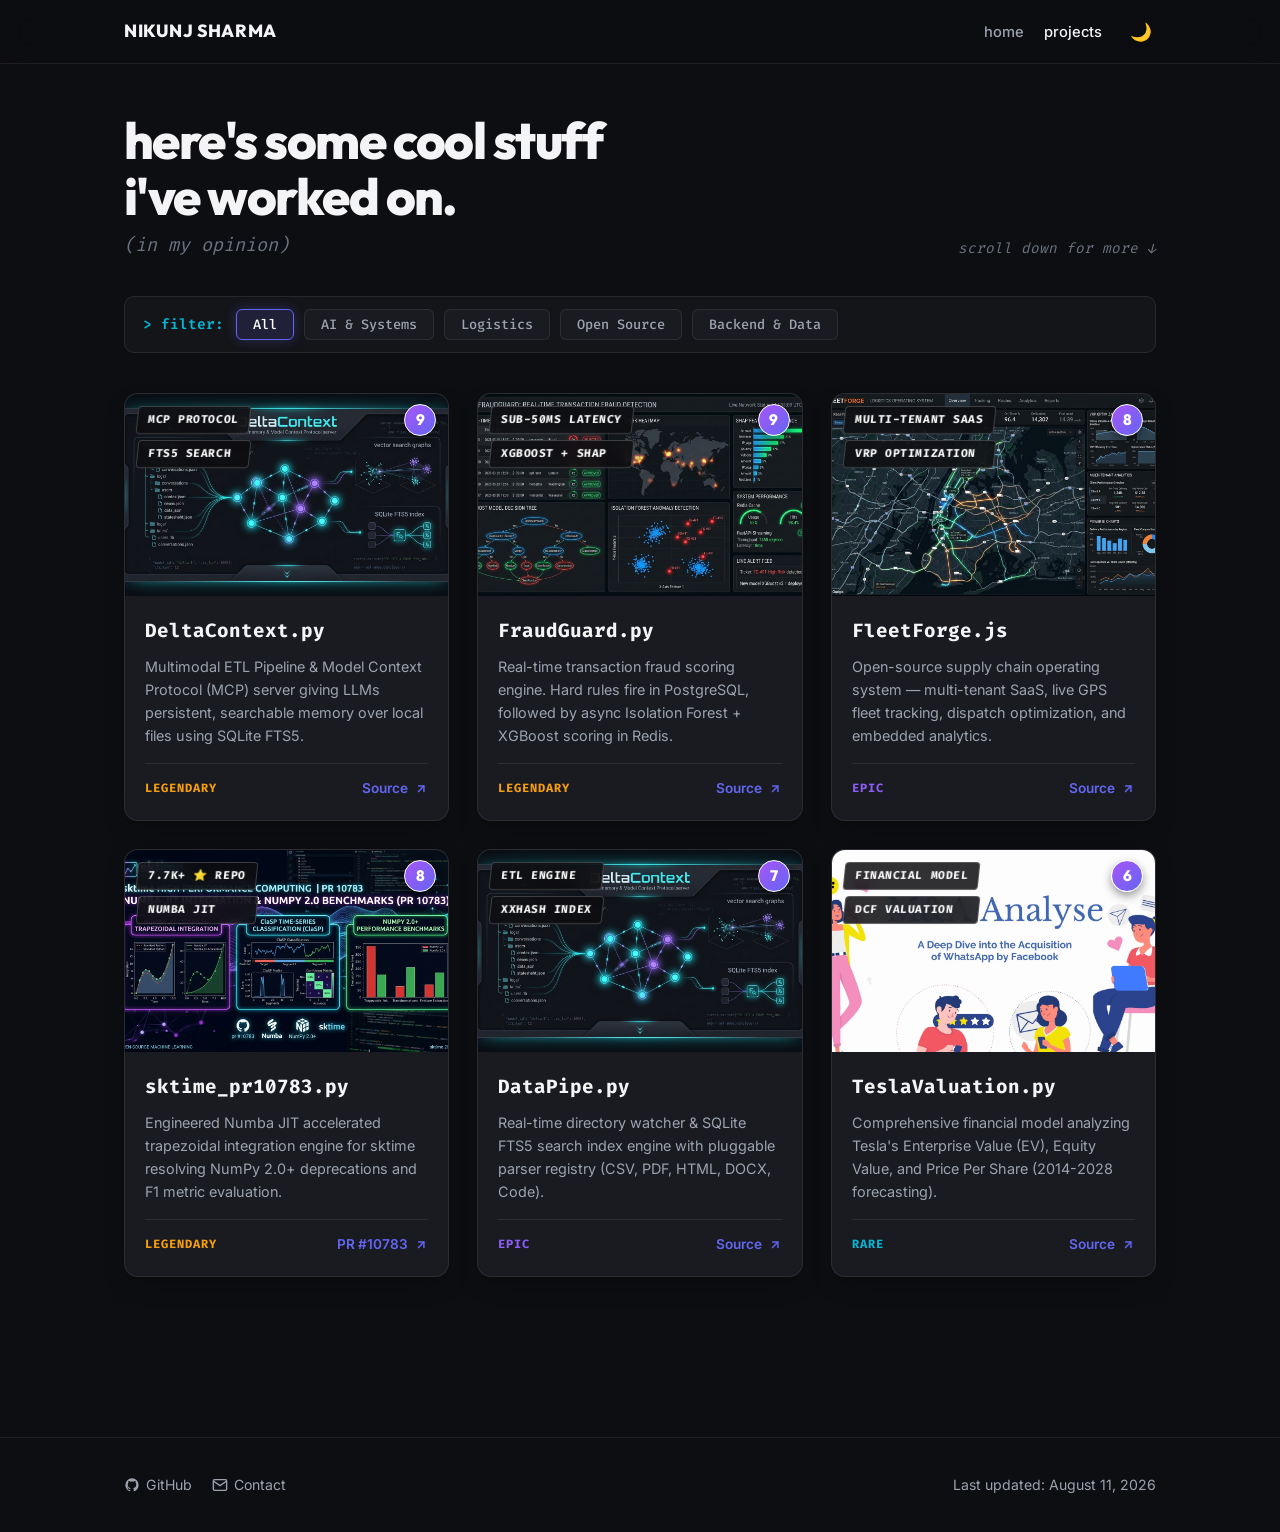
==== projects.html @ 21067265 "feat: custom product page layout with interactive filter bar, floating overlay badges, and gaming/tr" ====
<!DOCTYPE html>
<html lang="en" data-theme="dark">
<head>
  <meta charset="utf-8">
  <meta name="viewport" content="width=device-width, initial-scale=1">
  <title>Projects — Nikunj Sharma</title>
  <meta name="description" content="Featured software projects by Nikunj Sharma.">

  <!-- Favicon -->
  <link rel="icon" type="image/png" href="images/favicon.png">

  <!-- Google Fonts -->
  <link rel="preconnect" href="https://fonts.googleapis.com">
  <link rel="preconnect" href="https://fonts.gstatic.com" crossorigin>
  <link href="https://fonts.googleapis.com/css2?family=Fira+Code:wght@400;500;600;700&family=Inter:wght@300;400;500;600;700&family=Outfit:wght@600;700;800&display=swap" rel="stylesheet">

  <!-- Stylesheet -->
  <link rel="stylesheet" href="css/modern.css">
</head>
<body>

  <!-- Top Navigation Bar -->
  <header class="navbar">
    <div class="container nav-container">
      <a href="index.html" class="nav-brand">NIKUNJ SHARMA</a>

      <div class="nav-right">
        <nav>
          <ul class="nav-links">
            <li><a href="index.html" class="nav-link">home</a></li>
            <li><a href="projects.html" class="nav-link active">projects</a></li>
          </ul>
        </nav>
        <button class="theme-toggle-btn" title="Toggle theme" aria-label="Toggle theme">🌙</button>
      </div>
    </div>
  </header>

  <main class="product-page-hero">
    <div class="container">

      <!-- Header Title Row (Matching Inspiration Screenshot 2) -->
      <div class="product-header-row">
        <div>
          <h1 class="product-main-title">here's some cool stuff<br>i've worked on.</h1>
          <div class="product-sub-opinion">(in my opinion)</div>
        </div>
        <div class="scroll-hint">scroll down for more &darr;</div>
      </div>

      <!-- Interactive Filter Bar (Matching Inspiration Screenshot 1) -->
      <div class="product-filter-bar">
        <span class="filter-prompt-label">&gt; filter:</span>
        <div class="filter-chips-wrapper">
          <button class="filter-chip active" data-filter="all">All</button>
          <button class="filter-chip" data-filter="systems">AI & Systems</button>
          <button class="filter-chip" data-filter="logistics">Logistics</button>
          <button class="filter-chip" data-filter="open-source">Open Source</button>
          <button class="filter-chip" data-filter="backend">Backend & Data</button>
        </div>
      </div>

      <!-- Product Gaming & Trading Card Grid (Matching Inspiration Screenshot 1) -->
      <div class="product-cards-grid">

        <!-- Project 1: DeltaContext -->
        <article class="product-card" data-category="systems">
          <div class="rarity-level-badge">9</div>
          <div class="product-img-box">
            <div class="floating-badge-overlay">
              <span class="overlay-pill">MCP PROTOCOL</span>
              <span class="overlay-pill">FTS5 SEARCH</span>
            </div>
            <img src="images/portfolio/deltacontext.jpg" alt="DeltaContext" loading="lazy">
          </div>
          <div class="product-card-body">
            <h2 class="product-card-title">DeltaContext.py</h2>
            <p class="product-card-desc">
              Multimodal ETL Pipeline & Model Context Protocol (MCP) server giving LLMs persistent, searchable memory over local files using SQLite FTS5.
            </p>
            <div class="product-footer-row">
              <span class="rarity-tag legendary">LEGENDARY</span>
              <a href="https://github.com/NikunjSharma-dev/DeltaContext" target="_blank" class="card-action-btn">
                <span>Source</span>
                <svg width="14" height="14" viewBox="0 0 24 24" fill="none" stroke="currentColor" stroke-width="2.5"><line x1="7" y1="17" x2="17" y2="7"></line><polyline points="7 7 17 7 17 17"></polyline></svg>
              </a>
            </div>
          </div>
        </article>

        <!-- Project 2: FraudGuard -->
        <article class="product-card" data-category="systems">
          <div class="rarity-level-badge">9</div>
          <div class="product-img-box">
            <div class="floating-badge-overlay">
              <span class="overlay-pill">SUB-50MS LATENCY</span>
              <span class="overlay-pill">XGBOOST + SHAP</span>
            </div>
            <img src="images/portfolio/fraudguard.jpg" alt="FraudGuard" loading="lazy">
          </div>
          <div class="product-card-body">
            <h2 class="product-card-title">FraudGuard.py</h2>
            <p class="product-card-desc">
              Real-time transaction fraud scoring engine. Hard rules fire in PostgreSQL, followed by async Isolation Forest + XGBoost scoring in Redis.
            </p>
            <div class="product-footer-row">
              <span class="rarity-tag legendary">LEGENDARY</span>
              <a href="https://github.com/NikunjSharma-dev/FraudGuard" target="_blank" class="card-action-btn">
                <span>Source</span>
                <svg width="14" height="14" viewBox="0 0 24 24" fill="none" stroke="currentColor" stroke-width="2.5"><line x1="7" y1="17" x2="17" y2="7"></line><polyline points="7 7 17 7 17 17"></polyline></svg>
              </a>
            </div>
          </div>
        </article>

        <!-- Project 3: FleetForge & Cargonaut -->
        <article class="product-card" data-category="logistics">
          <div class="rarity-level-badge">8</div>
          <div class="product-img-box">
            <div class="floating-badge-overlay">
              <span class="overlay-pill">MULTI-TENANT SAAS</span>
              <span class="overlay-pill">VRP OPTIMIZATION</span>
            </div>
            <img src="images/portfolio/fleetforge.jpg" alt="FleetForge" loading="lazy">
          </div>
          <div class="product-card-body">
            <h2 class="product-card-title">FleetForge.js</h2>
            <p class="product-card-desc">
              Open-source supply chain operating system — multi-tenant SaaS, live GPS fleet tracking, dispatch optimization, and embedded analytics.
            </p>
            <div class="product-footer-row">
              <span class="rarity-tag epic">EPIC</span>
              <a href="https://github.com/NikunjSharma-dev/fleetforge" target="_blank" class="card-action-btn">
                <span>Source</span>
                <svg width="14" height="14" viewBox="0 0 24 24" fill="none" stroke="currentColor" stroke-width="2.5"><line x1="7" y1="17" x2="17" y2="7"></line><polyline points="7 7 17 7 17 17"></polyline></svg>
              </a>
            </div>
          </div>
        </article>

        <!-- Project 4: sktime PR #10783 -->
        <article class="product-card" data-category="open-source">
          <div class="rarity-level-badge">8</div>
          <div class="product-img-box">
            <div class="floating-badge-overlay">
              <span class="overlay-pill">7.7K+ ⭐ REPO</span>
              <span class="overlay-pill">NUMBA JIT</span>
            </div>
            <img src="images/portfolio/sktime.jpg" alt="sktime" loading="lazy">
          </div>
          <div class="product-card-body">
            <h2 class="product-card-title">sktime_pr10783.py</h2>
            <p class="product-card-desc">
              Engineered Numba JIT accelerated trapezoidal integration engine for sktime resolving NumPy 2.0+ deprecations and F1 metric evaluation.
            </p>
            <div class="product-footer-row">
              <span class="rarity-tag legendary">LEGENDARY</span>
              <a href="https://github.com/sktime/sktime/pull/10783" target="_blank" class="card-action-btn">
                <span>PR #10783</span>
                <svg width="14" height="14" viewBox="0 0 24 24" fill="none" stroke="currentColor" stroke-width="2.5"><line x1="7" y1="17" x2="17" y2="7"></line><polyline points="7 7 17 7 17 17"></polyline></svg>
              </a>
            </div>
          </div>
        </article>

        <!-- Project 5: DataPipe -->
        <article class="product-card" data-category="backend">
          <div class="rarity-level-badge">7</div>
          <div class="product-img-box">
            <div class="floating-badge-overlay">
              <span class="overlay-pill">ETL ENGINE</span>
              <span class="overlay-pill">XXHASH INDEX</span>
            </div>
            <img src="images/portfolio/deltacontext.jpg" alt="DataPipe" loading="lazy">
          </div>
          <div class="product-card-body">
            <h2 class="product-card-title">DataPipe.py</h2>
            <p class="product-card-desc">
              Real-time directory watcher & SQLite FTS5 search index engine with pluggable parser registry (CSV, PDF, HTML, DOCX, Code).
            </p>
            <div class="product-footer-row">
              <span class="rarity-tag epic">EPIC</span>
              <a href="https://github.com/NikunjSharma-dev/DataPipe" target="_blank" class="card-action-btn">
                <span>Source</span>
                <svg width="14" height="14" viewBox="0 0 24 24" fill="none" stroke="currentColor" stroke-width="2.5"><line x1="7" y1="17" x2="17" y2="7"></line><polyline points="7 7 17 7 17 17"></polyline></svg>
              </a>
            </div>
          </div>
        </article>

        <!-- Project 6: Tesla DCF Valuation Model -->
        <article class="product-card" data-category="backend">
          <div class="rarity-level-badge">6</div>
          <div class="product-img-box">
            <div class="floating-badge-overlay">
              <span class="overlay-pill">FINANCIAL MODEL</span>
              <span class="overlay-pill">DCF VALUATION</span>
            </div>
            <img src="images/portfolio/merger.jpg" alt="Tesla DCF Valuation Model" loading="lazy">
          </div>
          <div class="product-card-body">
            <h2 class="product-card-title">TeslaValuation.py</h2>
            <p class="product-card-desc">
              Comprehensive financial model analyzing Tesla's Enterprise Value (EV), Equity Value, and Price Per Share (2014-2028 forecasting).
            </p>
            <div class="product-footer-row">
              <span class="rarity-tag rare">RARE</span>
              <a href="https://github.com/NikunjSharma-dev/Tesla-DCF-valuation-end-to-end" target="_blank" class="card-action-btn">
                <span>Source</span>
                <svg width="14" height="14" viewBox="0 0 24 24" fill="none" stroke="currentColor" stroke-width="2.5"><line x1="7" y1="17" x2="17" y2="7"></line><polyline points="7 7 17 7 17 17"></polyline></svg>
              </a>
            </div>
          </div>
        </article>

      </div>
    </div>
  </main>

  <!-- Footer -->
  <footer class="footer">
    <div class="container footer-container">
      <div class="footer-links">
        <a href="https://github.com/NikunjSharma-dev" target="_blank" class="footer-link">
          <svg width="16" height="16" viewBox="0 0 24 24" fill="currentColor"><path d="M12 2A10 10 0 0 0 2 12c0 4.42 2.87 8.17 6.84 9.5.5.08.66-.23.66-.5v-1.69c-2.77.6-3.36-1.34-3.36-1.34-.46-1.16-1.11-1.47-1.11-1.47-.91-.62.07-.6.07-.6 1 .07 1.53 1.03 1.53 1.03.87 1.52 2.34 1.07 2.91.83.1-.65.35-1.09.63-1.34-2.22-.25-4.55-1.11-4.55-4.92 0-1.11.38-2 1.03-2.71-.1-.25-.45-1.29.1-2.64 0 0 .84-.27 2.75 1.02.79-.22 1.65-.33 2.5-.33.85 0 1.71.11 2.5.33 1.91-1.29 2.75-1.02 2.75-1.02.55 1.35.2 2.39.1 2.64.65.71 1.03 1.6 1.03 2.71 0 3.82-2.34 4.66-4.57 4.91.36.31.69.92.69 1.85V21c0 .27.16.59.67.5C19.14 20.16 22 16.42 22 12A10 10 0 0 0 12 2z"/></svg>
          <span>GitHub</span>
        </a>
        <a href="mailto:20.nikunj.sharma@gmail.com" class="footer-link">
          <svg width="16" height="16" viewBox="0 0 24 24" fill="none" stroke="currentColor" stroke-width="2"><path d="M4 4h16c1.1 0 2 .9 2 2v12c0 1.1-.9 2-2 2H4c-1.1 0-2-.9-2-2V6c0-1.1.9-2 2-2z"></path><polyline points="22,6 12,13 2,6"></polyline></svg>
          <span>Contact</span>
        </a>
      </div>
      <div>
        Last updated: August 11, 2026
      </div>
    </div>
  </footer>

  <script src="js/modern.js"></script>
</body>
</html>
---- css/modern.css ----
/* ==========================================================================
   2-Page Developer Portfolio CSS
   - Home Page (index.html)
   - Unique Custom Product/Projects Page (projects.html)
   ========================================================================== */

:root {
  --bg-primary: #0d0e11;
  --bg-secondary: #141519;
  --bg-card: #191b20;
  --bg-card-hover: #20232b;
  --border-color: rgba(255, 255, 255, 0.08);
  --border-hover: rgba(99, 102, 241, 0.4);
  
  --text-primary: #f4f4f6;
  --text-secondary: #9ca3af;
  --text-muted: #6b7280;
  
  --accent-indigo: #6366f1;
  --accent-purple: #8b5cf6;
  --accent-cyan: #06b6d4;
  --accent-gold: #f59e0b;
  --accent-green: #10b981;

  --font-sans: 'Inter', -apple-system, BlinkMacSystemFont, 'Segoe UI', Roboto, sans-serif;
  --font-display: 'Outfit', sans-serif;
  --font-mono: 'Fira Code', 'JetBrains Mono', monospace;

  --nav-height: 64px;
  --radius-sm: 6px;
  --radius-md: 10px;
  --radius-lg: 14px;
  --radius-full: 9999px;

  --transition-fast: 0.15s ease;
  --transition-normal: 0.25s ease;
}

[data-theme="light"] {
  --bg-primary: #ffffff;
  --bg-secondary: #f4f4f5;
  --bg-card: #f9fafb;
  --bg-card-hover: #f3f4f6;
  --border-color: rgba(0, 0, 0, 0.08);
  --border-hover: rgba(99, 102, 241, 0.4);
  
  --text-primary: #09090b;
  --text-secondary: #52525b;
  --text-muted: #a1a1aa;
}

/* Custom Retro Pixel Cursor for Whole Site */
html, body, a, button, input, select, textarea, .product-card, .pill-btn, .filter-chip {
  cursor: url('data:image/svg+xml;utf8,<svg xmlns="http://www.w3.org/2000/svg" width="24" height="24" viewBox="0 0 24 24"><polygon points="3,2 3,19 7.5,14.5 11,21 13.5,20 10,13.5 16,13.5" fill="%23ffffff" stroke="%23000000" stroke-width="1.5" stroke-linejoin="round"/></svg>'), pointer !important;
}

*, *::before, *::after {
  box-sizing: border-box;
  margin: 0;
  padding: 0;
}

html { scroll-behavior: smooth; }

body {
  background-color: var(--bg-primary);
  color: var(--text-primary);
  font-family: var(--font-sans);
  line-height: 1.6;
  -webkit-font-smoothing: antialiased;
  min-height: 100vh;
  display: flex;
  flex-direction: column;
  transition: background-color var(--transition-normal), color var(--transition-normal);
}

a { color: inherit; text-decoration: none; }
button { font-family: inherit; border: none; background: none; }
img { max-width: 100%; height: auto; display: block; }

.container {
  width: 100%;
  max-width: 1080px;
  margin: 0 auto;
  padding: 0 24px;
}

/* Navbar */
.navbar {
  width: 100%;
  height: var(--nav-height);
  background-color: rgba(13, 14, 17, 0.85);
  backdrop-filter: blur(12px);
  -webkit-backdrop-filter: blur(12px);
  position: sticky;
  top: 0;
  z-index: 100;
  border-bottom: 1px solid var(--border-color);
}

[data-theme="light"] .navbar {
  background-color: rgba(255, 255, 255, 0.85);
}

.nav-container {
  display: flex;
  align-items: center;
  justify-content: space-between;
  height: 100%;
}

.nav-brand {
  font-family: var(--font-display);
  font-weight: 800;
  font-size: 1.1rem;
  letter-spacing: 0.04em;
  color: var(--text-primary);
  text-transform: uppercase;
}

.nav-right {
  display: flex;
  align-items: center;
  gap: 24px;
}

.nav-links {
  display: flex;
  align-items: center;
  gap: 20px;
  list-style: none;
}

.nav-link {
  font-size: 0.92rem;
  font-weight: 500;
  color: var(--text-secondary);
  transition: color var(--transition-fast);
}

.nav-link:hover, .nav-link.active { color: var(--text-primary); }

.theme-toggle-btn {
  font-size: 1.1rem;
  padding: 4px;
  color: var(--text-primary);
  transition: transform var(--transition-fast);
}

.theme-toggle-btn:hover { transform: scale(1.1); }

main { flex: 1; }

/* ==========================================================================
   Home Page Styles
   ========================================================================== */
.hero { padding: 60px 0; }
.hero-title {
  font-family: var(--font-display);
  font-size: 3.5rem;
  font-weight: 800;
  letter-spacing: -0.03em;
  margin-bottom: 8px;
  line-height: 1.1;
}

.wave-hand {
  display: inline-block;
  transform-origin: 70% 70%;
  animation: wave-anim 2.5s infinite;
}

@keyframes wave-anim {
  0%, 100% { transform: rotate(0deg); }
  10% { transform: rotate(14deg); }
  20% { transform: rotate(-8deg); }
  30% { transform: rotate(14deg); }
  40% { transform: rotate(-4deg); }
  50% { transform: rotate(10deg); }
}

.hero-subtitle {
  font-size: 1.15rem;
  color: var(--text-secondary);
  margin-bottom: 24px;
}

.hero-bio {
  font-size: 1.05rem;
  color: var(--text-secondary);
  line-height: 1.7;
  max-width: 660px;
  margin-bottom: 32px;
}

.hero-pills {
  display: flex;
  align-items: center;
  gap: 12px;
  flex-wrap: wrap;
}

.pill-btn {
  display: inline-flex;
  align-items: center;
  gap: 8px;
  padding: 10px 18px;
  border-radius: var(--radius-md);
  background: var(--bg-card);
  border: 1px solid var(--border-color);
  color: var(--text-primary);
  font-size: 0.9rem;
  font-weight: 500;
  transition: all var(--transition-fast);
}

.pill-btn:hover {
  background: var(--bg-card-hover);
  border-color: var(--border-hover);
  transform: translateY(-2px);
}

.pill-btn svg { width: 16px; height: 16px; fill: currentColor; }

.section-heading {
  font-family: var(--font-display);
  font-size: 1.6rem;
  font-weight: 700;
  letter-spacing: -0.02em;
  margin-bottom: 28px;
}

.recent-projects-grid {
  display: grid;
  grid-template-columns: repeat(auto-fit, minmax(280px, 1fr));
  gap: 24px;
  margin-bottom: 24px;
}

.recent-card {
  background: var(--bg-card);
  border: 1px solid var(--border-color);
  border-radius: var(--radius-lg);
  overflow: hidden;
  display: flex;
  flex-direction: column;
  transition: all var(--transition-normal);
}

.recent-card:hover {
  border-color: var(--border-hover);
  transform: translateY(-4px);
  background: var(--bg-card-hover);
}

.recent-thumb {
  width: 100%;
  aspect-ratio: 16 / 10;
  overflow: hidden;
  background: #000;
}

.recent-thumb img {
  width: 100%;
  height: 100%;
  object-fit: cover;
  transition: transform 0.4s ease;
}

.recent-card:hover .recent-thumb img { transform: scale(1.05); }

.recent-body {
  padding: 20px;
  display: flex;
  flex-direction: column;
  flex: 1;
}

.recent-title-row {
  display: flex;
  align-items: center;
  justify-content: space-between;
  margin-bottom: 8px;
}

.recent-title { font-size: 1.15rem; font-weight: 700; }
.arrow-icon { width: 16px; height: 16px; transition: transform var(--transition-fast); }
.recent-card:hover .arrow-icon { transform: translate(3px, -3px); }

.recent-desc {
  font-size: 0.9rem;
  color: var(--text-secondary);
  line-height: 1.6;
  margin-bottom: 16px;
  flex: 1;
}

.recent-tags { display: flex; flex-wrap: wrap; gap: 8px; }
.tag-pill {
  font-family: var(--font-mono);
  font-size: 0.75rem;
  padding: 3px 10px;
  border-radius: var(--radius-full);
  background: rgba(255, 255, 255, 0.05);
  border: 1px solid var(--border-color);
  color: var(--text-secondary);
}

.more-projects-link {
  display: inline-flex;
  align-items: center;
  gap: 6px;
  font-size: 1rem;
  font-weight: 600;
  color: var(--text-primary);
  margin-top: 8px;
  transition: gap var(--transition-fast);
}

.more-projects-link:hover { gap: 10px; color: var(--accent-indigo); }

.beyond-section { margin: 60px 0; }
.beyond-text {
  font-size: 1.05rem;
  color: var(--text-secondary);
  line-height: 1.7;
  margin-bottom: 24px;
}

.gallery-grid {
  display: grid;
  grid-template-columns: repeat(3, 1fr);
  gap: 20px;
}

.gallery-card {
  border-radius: var(--radius-lg);
  overflow: hidden;
  aspect-ratio: 4 / 3;
  border: 1px solid var(--border-color);
}

.gallery-card img {
  width: 100%; height: 100%; object-fit: cover; transition: transform 0.4s ease;
}
.gallery-card:hover img { transform: scale(1.05); }

/* ==========================================================================
   CUSTOM PRODUCT / PROJECTS PAGE (projects.html)
   Exact match to Inspiration Screenshot 1 & Screenshot 2
   ========================================================================== */
.product-page-hero {
  padding-top: 48px;
  padding-bottom: 80px;
}

.product-header-row {
  display: flex;
  align-items: flex-end;
  justify-content: space-between;
  margin-bottom: 36px;
}

.product-main-title {
  font-family: var(--font-display);
  font-size: 3.2rem;
  font-weight: 800;
  letter-spacing: -0.03em;
  line-height: 1.1;
  color: var(--text-primary);
}

.product-sub-opinion {
  font-size: 1.15rem;
  color: var(--text-muted);
  font-style: italic;
  font-family: var(--font-mono);
  margin-top: 6px;
}

.scroll-hint {
  font-family: var(--font-mono);
  font-size: 0.9rem;
  color: var(--text-muted);
  font-style: italic;
}

/* Filter Bar (Matching Screenshot 1: > filter: [ All ] [ Systems ] ...) */
.product-filter-bar {
  display: flex;
  align-items: center;
  gap: 12px;
  margin-bottom: 40px;
  padding: 12px 18px;
  background: rgba(25, 27, 32, 0.6);
  border: 1px solid var(--border-color);
  border-radius: var(--radius-md);
  font-family: var(--font-mono);
  overflow-x: auto;
}

.filter-prompt-label {
  color: var(--accent-cyan);
  font-weight: 600;
  font-size: 0.9rem;
  white-space: nowrap;
}

.filter-chips-wrapper {
  display: flex;
  align-items: center;
  gap: 10px;
}

.filter-chip {
  padding: 6px 16px;
  border-radius: 6px;
  background: var(--bg-card);
  border: 1px solid var(--border-color);
  color: var(--text-secondary);
  font-family: var(--font-mono);
  font-size: 0.85rem;
  font-weight: 500;
  transition: all var(--transition-fast);
  white-space: nowrap;
}

.filter-chip:hover {
  color: var(--text-primary);
  border-color: var(--border-hover);
}

.filter-chip.active {
  background: rgba(99, 102, 241, 0.15);
  color: #ffffff;
  border-color: var(--accent-indigo);
  box-shadow: 0 0 12px rgba(99, 102, 241, 0.3);
}

/* Custom Grid Cards (Matching Screenshot 1 Gaming / Trading Cards) */
.product-cards-grid {
  display: grid;
  grid-template-columns: repeat(auto-fill, minmax(320px, 1fr));
  gap: 28px;
}

.product-card {
  background: var(--bg-card);
  border: 1px solid var(--border-color);
  border-radius: var(--radius-lg);
  overflow: hidden;
  position: relative;
  display: flex;
  flex-direction: column;
  transition: all var(--transition-normal);
  box-shadow: 0 10px 25px -10px rgba(0,0,0,0.5);
}

.product-card:hover {
  transform: translateY(-6px);
  border-color: var(--accent-indigo);
  box-shadow: 0 15px 35px -10px rgba(0,0,0,0.7), 0 0 25px rgba(99, 102, 241, 0.2);
}

/* Image Box & Overlay Tags (Matching Screenshot 2 Badge Overlay) */
.product-img-box {
  position: relative;
  width: 100%;
  aspect-ratio: 16 / 10;
  overflow: hidden;
  background: #000000;
}

.product-img-box img {
  width: 100%;
  height: 100%;
  object-fit: cover;
  transition: transform 0.5s ease;
}

.product-card:hover .product-img-box img {
  transform: scale(1.05);
}

.floating-badge-overlay {
  position: absolute;
  top: 12px;
  left: 12px;
  display: flex;
  flex-direction: column;
  gap: 6px;
  z-index: 2;
}

.overlay-pill {
  font-family: var(--font-mono);
  font-size: 0.7rem;
  font-weight: 700;
  padding: 4px 10px;
  border-radius: 4px;
  background: rgba(13, 14, 17, 0.85);
  backdrop-filter: blur(8px);
  color: #ffffff;
  border: 1px solid rgba(255, 255, 255, 0.2);
  text-transform: uppercase;
  letter-spacing: 0.05em;
  transform: skewX(-6deg);
}

/* Level / Elixir Badge (Matching Screenshot 1 Circle Badge) */
.rarity-level-badge {
  position: absolute;
  top: 10px;
  right: 12px;
  width: 32px;
  height: 32px;
  border-radius: 50%;
  background: linear-gradient(135deg, #a855f7 0%, #6366f1 100%);
  color: #ffffff;
  font-family: var(--font-display);
  font-weight: 800;
  font-size: 0.95rem;
  display: flex;
  align-items: center;
  justify-content: center;
  box-shadow: 0 4px 10px rgba(0, 0, 0, 0.4);
  z-index: 2;
  border: 1.5px solid #ffffff;
}

.product-card-body {
  padding: 20px;
  display: flex;
  flex-direction: column;
  flex: 1;
}

.product-card-title {
  font-family: var(--font-mono);
  font-size: 1.2rem;
  font-weight: 700;
  color: var(--text-primary);
  margin-bottom: 8px;
}

.product-card-desc {
  font-size: 0.9rem;
  color: var(--text-secondary);
  line-height: 1.6;
  margin-bottom: 16px;
  flex: 1;
}

.product-footer-row {
  display: flex;
  align-items: center;
  justify-content: space-between;
  padding-top: 14px;
  border-top: 1px solid var(--border-color);
}

.rarity-tag {
  font-family: var(--font-mono);
  font-size: 0.75rem;
  font-weight: 800;
  letter-spacing: 0.08em;
}

.rarity-tag.legendary { color: var(--accent-gold); }
.rarity-tag.epic { color: var(--accent-purple); }
.rarity-tag.rare { color: var(--accent-cyan); }

.card-action-btn {
  display: inline-flex;
  align-items: center;
  gap: 6px;
  font-size: 0.85rem;
  font-weight: 600;
  color: var(--accent-indigo);
  transition: gap var(--transition-fast);
}

.card-action-btn:hover { gap: 9px; }

/* Footer */
.footer {
  border-top: 1px solid var(--border-color);
  padding: 36px 0;
  margin-top: 80px;
  font-size: 0.88rem;
  color: var(--text-secondary);
}

.footer-container {
  display: flex;
  align-items: center;
  justify-content: space-between;
}

.footer-links {
  display: flex;
  align-items: center;
  gap: 20px;
}

.footer-link {
  display: inline-flex;
  align-items: center;
  gap: 6px;
  color: var(--text-secondary);
  transition: color var(--transition-fast);
}

.footer-link:hover { color: var(--text-primary); }

@media (max-width: 768px) {
  .product-main-title { font-size: 2.2rem; }
  .product-header-row { flex-direction: column; align-items: flex-start; gap: 12px; }
  .product-cards-grid { grid-template-columns: 1fr; }
  .gallery-grid { grid-template-columns: 1fr; }
}
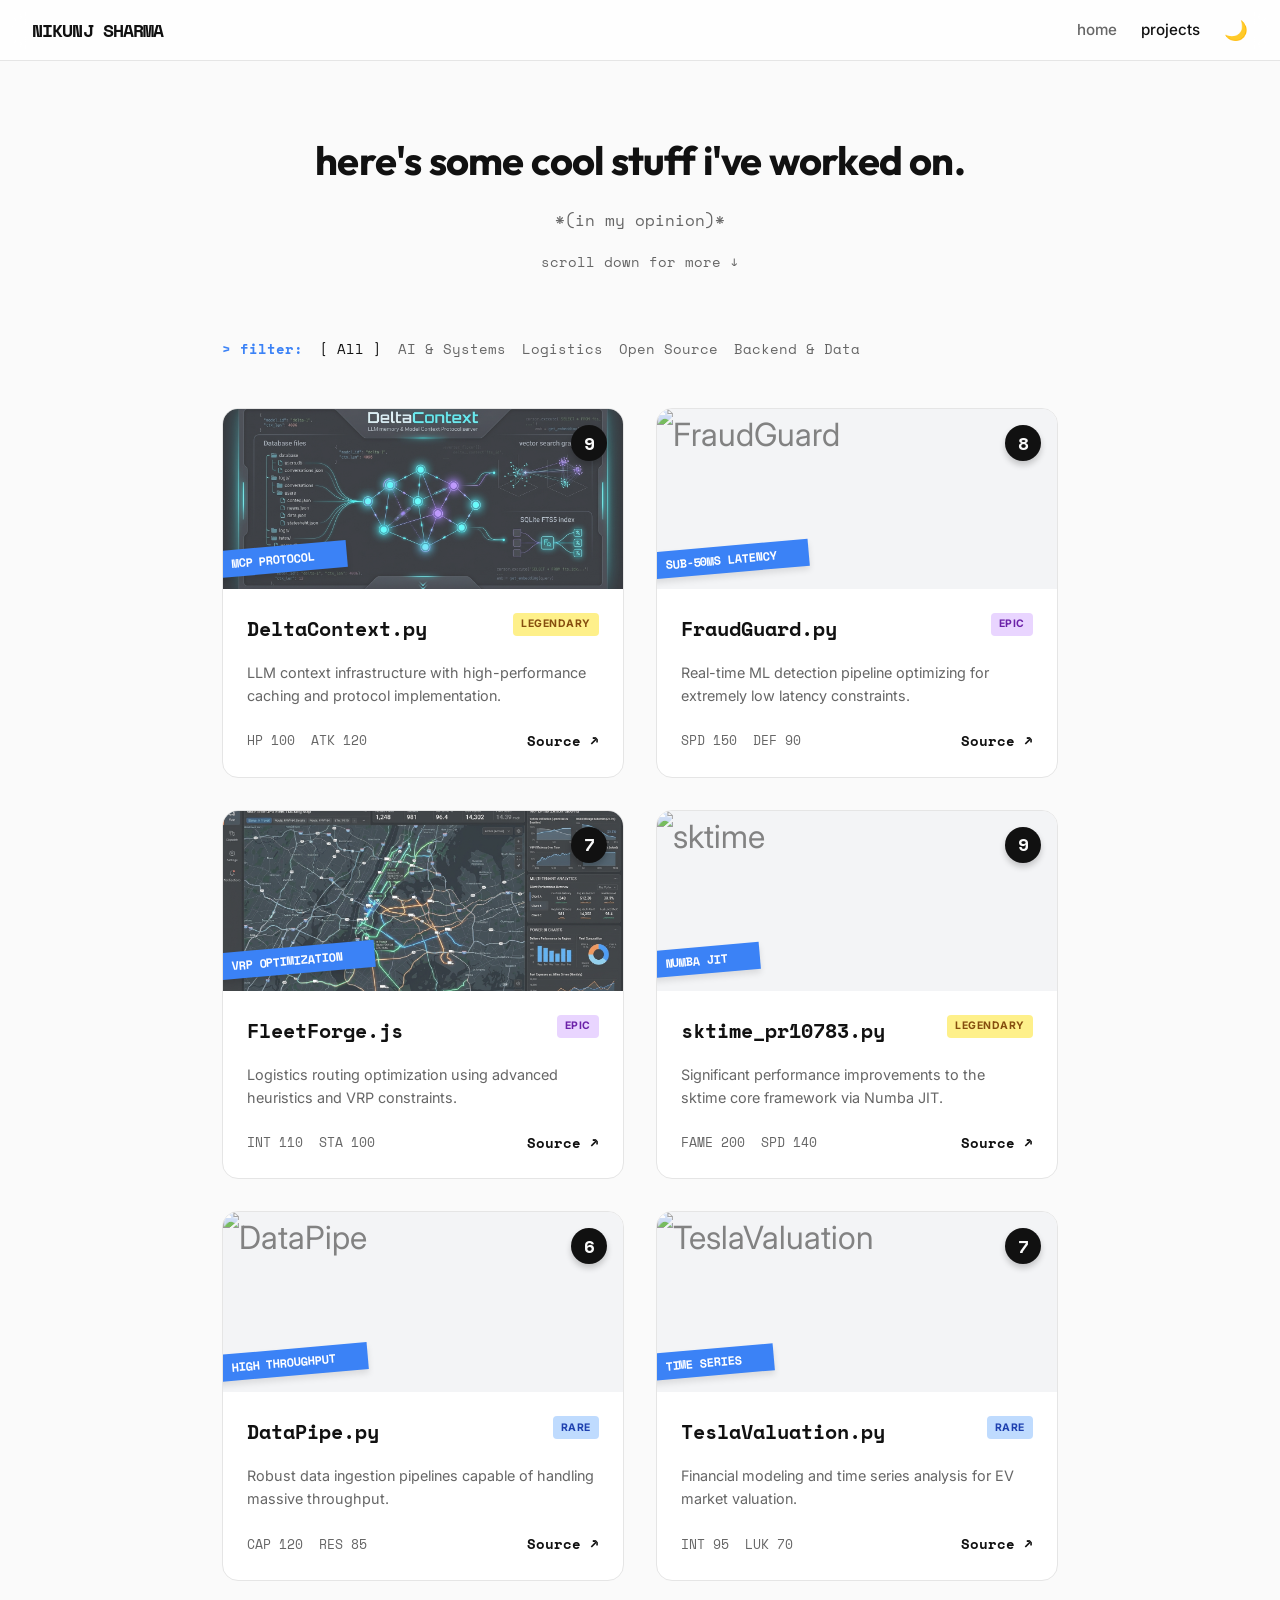
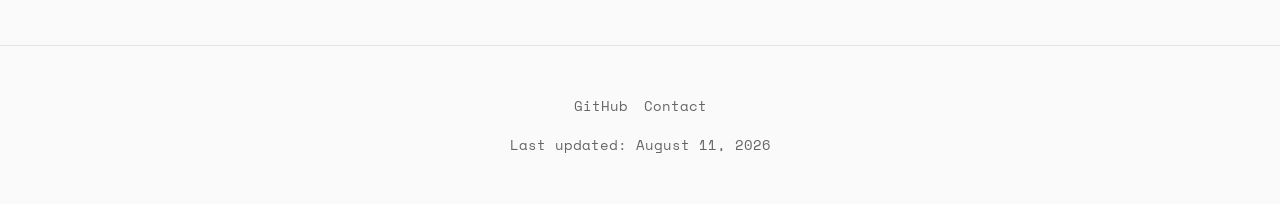
==== commit 5851e238: "Redesign portfolio website" ====
--- a/projects.html
+++ b/projects.html
@@ -1,239 +1,186 @@
 <!DOCTYPE html>
-<html lang="en" data-theme="dark">
+<html lang="en">
 <head>
-  <meta charset="utf-8">
-  <meta name="viewport" content="width=device-width, initial-scale=1">
-  <title>Projects — Nikunj Sharma</title>
-  <meta name="description" content="Featured software projects by Nikunj Sharma.">
-
-  <!-- Favicon -->
-  <link rel="icon" type="image/png" href="images/favicon.png">
-
-  <!-- Google Fonts -->
-  <link rel="preconnect" href="https://fonts.googleapis.com">
-  <link rel="preconnect" href="https://fonts.gstatic.com" crossorigin>
-  <link href="https://fonts.googleapis.com/css2?family=Fira+Code:wght@400;500;600;700&family=Inter:wght@300;400;500;600;700&family=Outfit:wght@600;700;800&display=swap" rel="stylesheet">
-
-  <!-- Stylesheet -->
+  <meta charset="UTF-8">
+  <meta name="viewport" content="width=device-width, initial-scale=1.0">
+  <title>Projects | Nikunj Sharma</title>
+  <meta name="description" content="Portfolio of Nikunj Sharma - Projects Showcase">
   <link rel="stylesheet" href="css/modern.css">
 </head>
 <body>
+  <nav>
+    <a href="index.html" class="nav-brand">NIKUNJ SHARMA</a>
+    <div class="nav-links">
+      <a href="index.html" class="nav-link">home</a>
+      <a href="projects.html" class="nav-link active">projects</a>
+      <button id="theme-toggle" class="theme-toggle" aria-label="Toggle Theme">🌙</button>
+    </div>
+  </nav>
 
-  <!-- Top Navigation Bar -->
-  <header class="navbar">
-    <div class="container nav-container">
-      <a href="index.html" class="nav-brand">NIKUNJ SHARMA</a>
+  <main>
+    <div class="projects-header">
+      <h1>here's some cool stuff i've worked on.</h1>
+      <p>*(in my opinion)*</p>
+      <p style="margin-top: 1rem; font-size: 0.9rem;">scroll down for more ↓</p>
+    </div>
 
-      <div class="nav-right">
-        <nav>
-          <ul class="nav-links">
-            <li><a href="index.html" class="nav-link">home</a></li>
-            <li><a href="projects.html" class="nav-link active">projects</a></li>
-          </ul>
-        </nav>
-        <button class="theme-toggle-btn" title="Toggle theme" aria-label="Toggle theme">🌙</button>
-      </div>
+    <div class="filter-bar">
+      <span class="filter-label">&gt; filter:</span>
+      <button class="filter-btn active" data-filter="all">All</button>
+      <button class="filter-btn" data-filter="ai-systems">AI & Systems</button>
+      <button class="filter-btn" data-filter="logistics">Logistics</button>
+      <button class="filter-btn" data-filter="open-source">Open Source</button>
+      <button class="filter-btn" data-filter="backend">Backend & Data</button>
     </div>
-  </header>
 
-  <main class="product-page-hero">
-    <div class="container">
-
-      <!-- Header Title Row (Matching Inspiration Screenshot 2) -->
-      <div class="product-header-row">
-        <div>
-          <h1 class="product-main-title">here's some cool stuff<br>i've worked on.</h1>
-          <div class="product-sub-opinion">(in my opinion)</div>
+    <div class="trading-card-grid">
+      <!-- Card 1 -->
+      <div class="tc-card" data-category="ai-systems backend">
+        <div class="tc-image-container">
+          <img src="images/portfolio/deltacontext.jpg" alt="DeltaContext" onerror="this.src='https://via.placeholder.com/320x180/0f0f11/60a5fa?text=DeltaContext'">
+          <div class="tc-level-badge">9</div>
+          <div class="tc-overlay-badge">MCP PROTOCOL</div>
         </div>
-        <div class="scroll-hint">scroll down for more &darr;</div>
-      </div>
-
-      <!-- Interactive Filter Bar (Matching Inspiration Screenshot 1) -->
-      <div class="product-filter-bar">
-        <span class="filter-prompt-label">&gt; filter:</span>
-        <div class="filter-chips-wrapper">
-          <button class="filter-chip active" data-filter="all">All</button>
-          <button class="filter-chip" data-filter="systems">AI & Systems</button>
-          <button class="filter-chip" data-filter="logistics">Logistics</button>
-          <button class="filter-chip" data-filter="open-source">Open Source</button>
-          <button class="filter-chip" data-filter="backend">Backend & Data</button>
+        <div class="tc-content">
+          <div class="tc-header">
+            <span class="tc-title">DeltaContext.py</span>
+            <span class="tc-rarity rarity-legendary">LEGENDARY</span>
+          </div>
+          <p class="tc-desc">LLM context infrastructure with high-performance caching and protocol implementation.</p>
+          <div class="tc-footer">
+            <div class="tc-stats">
+              <span>HP 100</span>
+              <span>ATK 120</span>
+            </div>
+            <a href="https://github.com/NikunjSharma-dev/DeltaContext" target="_blank" class="tc-source-btn">Source ↗</a>
+          </div>
         </div>
       </div>
 
-      <!-- Product Gaming & Trading Card Grid (Matching Inspiration Screenshot 1) -->
-      <div class="product-cards-grid">
+      <!-- Card 2 -->
+      <div class="tc-card" data-category="backend ai-systems">
+        <div class="tc-image-container">
+          <img src="https://via.placeholder.com/320x180/0f0f11/60a5fa?text=FraudGuard" alt="FraudGuard">
+          <div class="tc-level-badge">8</div>
+          <div class="tc-overlay-badge">SUB-50MS LATENCY</div>
+        </div>
+        <div class="tc-content">
+          <div class="tc-header">
+            <span class="tc-title">FraudGuard.py</span>
+            <span class="tc-rarity rarity-epic">EPIC</span>
+          </div>
+          <p class="tc-desc">Real-time ML detection pipeline optimizing for extremely low latency constraints.</p>
+          <div class="tc-footer">
+            <div class="tc-stats">
+              <span>SPD 150</span>
+              <span>DEF 90</span>
+            </div>
+            <a href="https://github.com/NikunjSharma-dev/FraudGuard" target="_blank" class="tc-source-btn">Source ↗</a>
+          </div>
+        </div>
+      </div>
 
-        <!-- Project 1: DeltaContext -->
-        <article class="product-card" data-category="systems">
-          <div class="rarity-level-badge">9</div>
-          <div class="product-img-box">
-            <div class="floating-badge-overlay">
-              <span class="overlay-pill">MCP PROTOCOL</span>
-              <span class="overlay-pill">FTS5 SEARCH</span>
+      <!-- Card 3 -->
+      <div class="tc-card" data-category="logistics backend">
+        <div class="tc-image-container">
+          <img src="images/portfolio/fleetforge.jpg" alt="FleetForge" onerror="this.src='https://via.placeholder.com/320x180/0f0f11/60a5fa?text=FleetForge'">
+          <div class="tc-level-badge">7</div>
+          <div class="tc-overlay-badge">VRP OPTIMIZATION</div>
+        </div>
+        <div class="tc-content">
+          <div class="tc-header">
+            <span class="tc-title">FleetForge.js</span>
+            <span class="tc-rarity rarity-epic">EPIC</span>
+          </div>
+          <p class="tc-desc">Logistics routing optimization using advanced heuristics and VRP constraints.</p>
+          <div class="tc-footer">
+            <div class="tc-stats">
+              <span>INT 110</span>
+              <span>STA 100</span>
             </div>
-            <img src="images/portfolio/deltacontext.jpg" alt="DeltaContext" loading="lazy">
+            <a href="https://github.com/NikunjSharma-dev/FleetForge" target="_blank" class="tc-source-btn">Source ↗</a>
           </div>
-          <div class="product-card-body">
-            <h2 class="product-card-title">DeltaContext.py</h2>
-            <p class="product-card-desc">
-              Multimodal ETL Pipeline & Model Context Protocol (MCP) server giving LLMs persistent, searchable memory over local files using SQLite FTS5.
-            </p>
-            <div class="product-footer-row">
-              <span class="rarity-tag legendary">LEGENDARY</span>
-              <a href="https://github.com/NikunjSharma-dev/DeltaContext" target="_blank" class="card-action-btn">
-                <span>Source</span>
-                <svg width="14" height="14" viewBox="0 0 24 24" fill="none" stroke="currentColor" stroke-width="2.5"><line x1="7" y1="17" x2="17" y2="7"></line><polyline points="7 7 17 7 17 17"></polyline></svg>
-              </a>
+        </div>
+      </div>
+
+      <!-- Card 4 -->
+      <div class="tc-card" data-category="open-source">
+        <div class="tc-image-container">
+          <img src="https://via.placeholder.com/320x180/0f0f11/60a5fa?text=sktime" alt="sktime">
+          <div class="tc-level-badge">9</div>
+          <div class="tc-overlay-badge">NUMBA JIT</div>
+        </div>
+        <div class="tc-content">
+          <div class="tc-header">
+            <span class="tc-title">sktime_pr10783.py</span>
+            <span class="tc-rarity rarity-legendary">LEGENDARY</span>
+          </div>
+          <p class="tc-desc">Significant performance improvements to the sktime core framework via Numba JIT.</p>
+          <div class="tc-footer">
+            <div class="tc-stats">
+              <span>FAME 200</span>
+              <span>SPD 140</span>
             </div>
+            <a href="https://github.com/sktime/sktime/pull/10783" target="_blank" class="tc-source-btn">Source ↗</a>
           </div>
-        </article>
+        </div>
+      </div>
+      
+      <!-- Card 5 -->
+      <div class="tc-card" data-category="backend">
+        <div class="tc-image-container">
+          <img src="https://via.placeholder.com/320x180/0f0f11/60a5fa?text=DataPipe" alt="DataPipe">
+          <div class="tc-level-badge">6</div>
+          <div class="tc-overlay-badge">HIGH THROUGHPUT</div>
+        </div>
+        <div class="tc-content">
+          <div class="tc-header">
+            <span class="tc-title">DataPipe.py</span>
+            <span class="tc-rarity rarity-rare">RARE</span>
+          </div>
+          <p class="tc-desc">Robust data ingestion pipelines capable of handling massive throughput.</p>
+          <div class="tc-footer">
+            <div class="tc-stats">
+              <span>CAP 120</span>
+              <span>RES 85</span>
+            </div>
+            <a href="https://github.com/NikunjSharma-dev/DataPipe" target="_blank" class="tc-source-btn">Source ↗</a>
+          </div>
+        </div>
+      </div>
 
-        <!-- Project 2: FraudGuard -->
-        <article class="product-card" data-category="systems">
-          <div class="rarity-level-badge">9</div>
-          <div class="product-img-box">
-            <div class="floating-badge-overlay">
-              <span class="overlay-pill">SUB-50MS LATENCY</span>
-              <span class="overlay-pill">XGBOOST + SHAP</span>
+      <!-- Card 6 -->
+      <div class="tc-card" data-category="ai-systems">
+        <div class="tc-image-container">
+          <img src="https://via.placeholder.com/320x180/0f0f11/60a5fa?text=TeslaValuation" alt="TeslaValuation">
+          <div class="tc-level-badge">7</div>
+          <div class="tc-overlay-badge">TIME SERIES</div>
+        </div>
+        <div class="tc-content">
+          <div class="tc-header">
+            <span class="tc-title">TeslaValuation.py</span>
+            <span class="tc-rarity rarity-rare">RARE</span>
+          </div>
+          <p class="tc-desc">Financial modeling and time series analysis for EV market valuation.</p>
+          <div class="tc-footer">
+            <div class="tc-stats">
+              <span>INT 95</span>
+              <span>LUK 70</span>
             </div>
-            <img src="images/portfolio/fraudguard.jpg" alt="FraudGuard" loading="lazy">
+            <a href="https://github.com/NikunjSharma-dev/TeslaValuation" target="_blank" class="tc-source-btn">Source ↗</a>
           </div>
-          <div class="product-card-body">
-            <h2 class="product-card-title">FraudGuard.py</h2>
-            <p class="product-card-desc">
-              Real-time transaction fraud scoring engine. Hard rules fire in PostgreSQL, followed by async Isolation Forest + XGBoost scoring in Redis.
-            </p>
-            <div class="product-footer-row">
-              <span class="rarity-tag legendary">LEGENDARY</span>
-              <a href="https://github.com/NikunjSharma-dev/FraudGuard" target="_blank" class="card-action-btn">
-                <span>Source</span>
-                <svg width="14" height="14" viewBox="0 0 24 24" fill="none" stroke="currentColor" stroke-width="2.5"><line x1="7" y1="17" x2="17" y2="7"></line><polyline points="7 7 17 7 17 17"></polyline></svg>
-              </a>
-            </div>
-          </div>
-        </article>
+        </div>
+      </div>
 
-        <!-- Project 3: FleetForge & Cargonaut -->
-        <article class="product-card" data-category="logistics">
-          <div class="rarity-level-badge">8</div>
-          <div class="product-img-box">
-            <div class="floating-badge-overlay">
-              <span class="overlay-pill">MULTI-TENANT SAAS</span>
-              <span class="overlay-pill">VRP OPTIMIZATION</span>
-            </div>
-            <img src="images/portfolio/fleetforge.jpg" alt="FleetForge" loading="lazy">
-          </div>
-          <div class="product-card-body">
-            <h2 class="product-card-title">FleetForge.js</h2>
-            <p class="product-card-desc">
-              Open-source supply chain operating system — multi-tenant SaaS, live GPS fleet tracking, dispatch optimization, and embedded analytics.
-            </p>
-            <div class="product-footer-row">
-              <span class="rarity-tag epic">EPIC</span>
-              <a href="https://github.com/NikunjSharma-dev/fleetforge" target="_blank" class="card-action-btn">
-                <span>Source</span>
-                <svg width="14" height="14" viewBox="0 0 24 24" fill="none" stroke="currentColor" stroke-width="2.5"><line x1="7" y1="17" x2="17" y2="7"></line><polyline points="7 7 17 7 17 17"></polyline></svg>
-              </a>
-            </div>
-          </div>
-        </article>
-
-        <!-- Project 4: sktime PR #10783 -->
-        <article class="product-card" data-category="open-source">
-          <div class="rarity-level-badge">8</div>
-          <div class="product-img-box">
-            <div class="floating-badge-overlay">
-              <span class="overlay-pill">7.7K+ ⭐ REPO</span>
-              <span class="overlay-pill">NUMBA JIT</span>
-            </div>
-            <img src="images/portfolio/sktime.jpg" alt="sktime" loading="lazy">
-          </div>
-          <div class="product-card-body">
-            <h2 class="product-card-title">sktime_pr10783.py</h2>
-            <p class="product-card-desc">
-              Engineered Numba JIT accelerated trapezoidal integration engine for sktime resolving NumPy 2.0+ deprecations and F1 metric evaluation.
-            </p>
-            <div class="product-footer-row">
-              <span class="rarity-tag legendary">LEGENDARY</span>
-              <a href="https://github.com/sktime/sktime/pull/10783" target="_blank" class="card-action-btn">
-                <span>PR #10783</span>
-                <svg width="14" height="14" viewBox="0 0 24 24" fill="none" stroke="currentColor" stroke-width="2.5"><line x1="7" y1="17" x2="17" y2="7"></line><polyline points="7 7 17 7 17 17"></polyline></svg>
-              </a>
-            </div>
-          </div>
-        </article>
-
-        <!-- Project 5: DataPipe -->
-        <article class="product-card" data-category="backend">
-          <div class="rarity-level-badge">7</div>
-          <div class="product-img-box">
-            <div class="floating-badge-overlay">
-              <span class="overlay-pill">ETL ENGINE</span>
-              <span class="overlay-pill">XXHASH INDEX</span>
-            </div>
-            <img src="images/portfolio/deltacontext.jpg" alt="DataPipe" loading="lazy">
-          </div>
-          <div class="product-card-body">
-            <h2 class="product-card-title">DataPipe.py</h2>
-            <p class="product-card-desc">
-              Real-time directory watcher & SQLite FTS5 search index engine with pluggable parser registry (CSV, PDF, HTML, DOCX, Code).
-            </p>
-            <div class="product-footer-row">
-              <span class="rarity-tag epic">EPIC</span>
-              <a href="https://github.com/NikunjSharma-dev/DataPipe" target="_blank" class="card-action-btn">
-                <span>Source</span>
-                <svg width="14" height="14" viewBox="0 0 24 24" fill="none" stroke="currentColor" stroke-width="2.5"><line x1="7" y1="17" x2="17" y2="7"></line><polyline points="7 7 17 7 17 17"></polyline></svg>
-              </a>
-            </div>
-          </div>
-        </article>
-
-        <!-- Project 6: Tesla DCF Valuation Model -->
-        <article class="product-card" data-category="backend">
-          <div class="rarity-level-badge">6</div>
-          <div class="product-img-box">
-            <div class="floating-badge-overlay">
-              <span class="overlay-pill">FINANCIAL MODEL</span>
-              <span class="overlay-pill">DCF VALUATION</span>
-            </div>
-            <img src="images/portfolio/merger.jpg" alt="Tesla DCF Valuation Model" loading="lazy">
-          </div>
-          <div class="product-card-body">
-            <h2 class="product-card-title">TeslaValuation.py</h2>
-            <p class="product-card-desc">
-              Comprehensive financial model analyzing Tesla's Enterprise Value (EV), Equity Value, and Price Per Share (2014-2028 forecasting).
-            </p>
-            <div class="product-footer-row">
-              <span class="rarity-tag rare">RARE</span>
-              <a href="https://github.com/NikunjSharma-dev/Tesla-DCF-valuation-end-to-end" target="_blank" class="card-action-btn">
-                <span>Source</span>
-                <svg width="14" height="14" viewBox="0 0 24 24" fill="none" stroke="currentColor" stroke-width="2.5"><line x1="7" y1="17" x2="17" y2="7"></line><polyline points="7 7 17 7 17 17"></polyline></svg>
-              </a>
-            </div>
-          </div>
-        </article>
-
-      </div>
     </div>
   </main>
 
-  <!-- Footer -->
-  <footer class="footer">
-    <div class="container footer-container">
-      <div class="footer-links">
-        <a href="https://github.com/NikunjSharma-dev" target="_blank" class="footer-link">
-          <svg width="16" height="16" viewBox="0 0 24 24" fill="currentColor"><path d="M12 2A10 10 0 0 0 2 12c0 4.42 2.87 8.17 6.84 9.5.5.08.66-.23.66-.5v-1.69c-2.77.6-3.36-1.34-3.36-1.34-.46-1.16-1.11-1.47-1.11-1.47-.91-.62.07-.6.07-.6 1 .07 1.53 1.03 1.53 1.03.87 1.52 2.34 1.07 2.91.83.1-.65.35-1.09.63-1.34-2.22-.25-4.55-1.11-4.55-4.92 0-1.11.38-2 1.03-2.71-.1-.25-.45-1.29.1-2.64 0 0 .84-.27 2.75 1.02.79-.22 1.65-.33 2.5-.33.85 0 1.71.11 2.5.33 1.91-1.29 2.75-1.02 2.75-1.02.55 1.35.2 2.39.1 2.64.65.71 1.03 1.6 1.03 2.71 0 3.82-2.34 4.66-4.57 4.91.36.31.69.92.69 1.85V21c0 .27.16.59.67.5C19.14 20.16 22 16.42 22 12A10 10 0 0 0 12 2z"/></svg>
-          <span>GitHub</span>
-        </a>
-        <a href="mailto:20.nikunj.sharma@gmail.com" class="footer-link">
-          <svg width="16" height="16" viewBox="0 0 24 24" fill="none" stroke="currentColor" stroke-width="2"><path d="M4 4h16c1.1 0 2 .9 2 2v12c0 1.1-.9 2-2 2H4c-1.1 0-2-.9-2-2V6c0-1.1.9-2 2-2z"></path><polyline points="22,6 12,13 2,6"></polyline></svg>
-          <span>Contact</span>
-        </a>
-      </div>
-      <div>
-        Last updated: August 11, 2026
-      </div>
+  <footer>
+    <div class="footer-links">
+      <a href="https://github.com/NikunjSharma-dev" target="_blank">GitHub</a>
+      <a href="mailto:20.nikunj.sharma@gmail.com">Contact</a>
     </div>
+    <p>Last updated: August 11, 2026</p>
   </footer>
 
   <script src="js/modern.js"></script>
--- a/css/modern.css
+++ b/css/modern.css
@@ -1,621 +1,533 @@
-/* ==========================================================================
-   2-Page Developer Portfolio CSS
-   - Home Page (index.html)
-   - Unique Custom Product/Projects Page (projects.html)
-   ========================================================================== */
+/* modern.css */
+@import url('https://fonts.googleapis.com/css2?family=Inter:wght@400;500;600;700&family=Space+Mono:ital,wght@0,400;0,700;1,400;1,700&family=Outfit:wght@400;500;600;700&display=swap');
 
 :root {
-  --bg-primary: #0d0e11;
-  --bg-secondary: #141519;
-  --bg-card: #191b20;
-  --bg-card-hover: #20232b;
-  --border-color: rgba(255, 255, 255, 0.08);
-  --border-hover: rgba(99, 102, 241, 0.4);
+  --bg-color: #fafafa;
+  --text-color: #111111;
+  --text-muted: #666666;
+  --border-color: #e5e5e5;
+  --accent-color: #3b82f6;
+  --accent-hover: #2563eb;
+  --card-bg: #ffffff;
+  --code-bg: #f3f4f6;
+  --nav-bg: rgba(255, 255, 255, 0.8);
+  --btn-bg: #f4f4f5;
+  --btn-hover: #e4e4e7;
   
-  --text-primary: #f4f4f6;
-  --text-secondary: #9ca3af;
-  --text-muted: #6b7280;
+  --font-sans: 'Inter', system-ui, -apple-system, sans-serif;
+  --font-mono: 'Space Mono', monospace;
+  --font-display: 'Outfit', sans-serif;
   
-  --accent-indigo: #6366f1;
-  --accent-purple: #8b5cf6;
-  --accent-cyan: #06b6d4;
-  --accent-gold: #f59e0b;
-  --accent-green: #10b981;
-
-  --font-sans: 'Inter', -apple-system, BlinkMacSystemFont, 'Segoe UI', Roboto, sans-serif;
-  --font-display: 'Outfit', sans-serif;
-  --font-mono: 'Fira Code', 'JetBrains Mono', monospace;
-
-  --nav-height: 64px;
-  --radius-sm: 6px;
-  --radius-md: 10px;
-  --radius-lg: 14px;
-  --radius-full: 9999px;
-
-  --transition-fast: 0.15s ease;
-  --transition-normal: 0.25s ease;
-}
-
-[data-theme="light"] {
-  --bg-primary: #ffffff;
-  --bg-secondary: #f4f4f5;
-  --bg-card: #f9fafb;
-  --bg-card-hover: #f3f4f6;
-  --border-color: rgba(0, 0, 0, 0.08);
-  --border-hover: rgba(99, 102, 241, 0.4);
+  --retro-cursor: url("data:image/svg+xml,%3Csvg width='24' height='24' xmlns='http://www.w3.org/2000/svg'%3E%3Cpath d='M2 2l12 12-4.5 1 4.5 5-2.5 2-4.5-5-3.5 3.5V2z' fill='black' stroke='white' stroke-width='1.5'/%3E%3C/svg%3E"), auto;
+  --retro-cursor-pointer: url("data:image/svg+xml,%3Csvg width='24' height='24' xmlns='http://www.w3.org/2000/svg'%3E%3Cpath d='M8 2a2 2 0 0 1 2-2h4a2 2 0 0 1 2 2v2h2a2 2 0 0 1 2 2v2h2a2 2 0 0 1 2 2v4a2 2 0 0 1-2 2h-2v2a2 2 0 0 1-2 2h-4a2 2 0 0 1-2-2v-2H8a2 2 0 0 1-2-2v-4H4a2 2 0 0 1-2-2V8a2 2 0 0 1 2-2h2V4a2 2 0 0 1 2-2z' fill='black' stroke='white' stroke-width='1.5'/%3E%3C/svg%3E"), pointer;
+}
+
+[data-theme='dark'] {
+  --bg-color: #0f0f11;
+  --text-color: #f3f4f6;
+  --text-muted: #9ca3af;
+  --border-color: #27272a;
+  --accent-color: #60a5fa;
+  --accent-hover: #93c5fd;
+  --card-bg: #18181b;
+  --code-bg: #000000;
+  --nav-bg: rgba(15, 15, 17, 0.8);
+  --btn-bg: #27272a;
+  --btn-hover: #3f3f46;
   
-  --text-primary: #09090b;
-  --text-secondary: #52525b;
-  --text-muted: #a1a1aa;
-}
-
-/* Custom Retro Pixel Cursor for Whole Site */
-html, body, a, button, input, select, textarea, .product-card, .pill-btn, .filter-chip {
-  cursor: url('data:image/svg+xml;utf8,<svg xmlns="http://www.w3.org/2000/svg" width="24" height="24" viewBox="0 0 24 24"><polygon points="3,2 3,19 7.5,14.5 11,21 13.5,20 10,13.5 16,13.5" fill="%23ffffff" stroke="%23000000" stroke-width="1.5" stroke-linejoin="round"/></svg>'), pointer !important;
-}
-
-*, *::before, *::after {
-  box-sizing: border-box;
+  --retro-cursor: url("data:image/svg+xml,%3Csvg width='24' height='24' xmlns='http://www.w3.org/2000/svg'%3E%3Cpath d='M2 2l12 12-4.5 1 4.5 5-2.5 2-4.5-5-3.5 3.5V2z' fill='white' stroke='black' stroke-width='1.5'/%3E%3C/svg%3E"), auto;
+  --retro-cursor-pointer: url("data:image/svg+xml,%3Csvg width='24' height='24' xmlns='http://www.w3.org/2000/svg'%3E%3Cpath d='M8 2a2 2 0 0 1 2-2h4a2 2 0 0 1 2 2v2h2a2 2 0 0 1 2 2v2h2a2 2 0 0 1 2 2v4a2 2 0 0 1-2 2h-2v2a2 2 0 0 1-2 2h-4a2 2 0 0 1-2-2v-2H8a2 2 0 0 1-2-2v-4H4a2 2 0 0 1-2-2V8a2 2 0 0 1 2-2h2V4a2 2 0 0 1 2-2z' fill='white' stroke='black' stroke-width='1.5'/%3E%3C/svg%3E"), pointer;
+}
+
+* {
   margin: 0;
   padding: 0;
-}
-
-html { scroll-behavior: smooth; }
+  box-sizing: border-box;
+  cursor: var(--retro-cursor);
+}
+
+a, button, .clickable {
+  cursor: var(--retro-cursor-pointer);
+}
 
 body {
-  background-color: var(--bg-primary);
-  color: var(--text-primary);
   font-family: var(--font-sans);
+  background-color: var(--bg-color);
+  color: var(--text-color);
   line-height: 1.6;
-  -webkit-font-smoothing: antialiased;
-  min-height: 100vh;
-  display: flex;
-  flex-direction: column;
-  transition: background-color var(--transition-normal), color var(--transition-normal);
-}
-
-a { color: inherit; text-decoration: none; }
-button { font-family: inherit; border: none; background: none; }
-img { max-width: 100%; height: auto; display: block; }
-
-.container {
+  transition: background-color 0.3s ease, color 0.3s ease;
+  overflow-x: hidden;
+}
+
+h1, h2, h3, h4, h5, h6 {
+  font-family: var(--font-display);
+  font-weight: 700;
+  letter-spacing: -0.02em;
+}
+
+a {
+  color: inherit;
+  text-decoration: none;
+  transition: color 0.2s ease;
+}
+
+/* Navigation */
+nav {
+  position: fixed;
+  top: 0;
   width: 100%;
-  max-width: 1080px;
-  margin: 0 auto;
-  padding: 0 24px;
-}
-
-/* Navbar */
-.navbar {
-  width: 100%;
-  height: var(--nav-height);
-  background-color: rgba(13, 14, 17, 0.85);
+  display: flex;
+  justify-content: space-between;
+  align-items: center;
+  padding: 1rem 2rem;
+  background: var(--nav-bg);
   backdrop-filter: blur(12px);
   -webkit-backdrop-filter: blur(12px);
-  position: sticky;
-  top: 0;
   z-index: 100;
   border-bottom: 1px solid var(--border-color);
 }
 
-[data-theme="light"] .navbar {
-  background-color: rgba(255, 255, 255, 0.85);
-}
-
-.nav-container {
-  display: flex;
-  align-items: center;
-  justify-content: space-between;
-  height: 100%;
-}
-
 .nav-brand {
-  font-family: var(--font-display);
-  font-weight: 800;
+  font-family: var(--font-mono);
+  font-weight: 700;
   font-size: 1.1rem;
-  letter-spacing: 0.04em;
-  color: var(--text-primary);
+  letter-spacing: -0.05em;
   text-transform: uppercase;
 }
 
-.nav-right {
-  display: flex;
-  align-items: center;
-  gap: 24px;
-}
-
 .nav-links {
   display: flex;
-  align-items: center;
-  gap: 20px;
-  list-style: none;
+  gap: 1.5rem;
+  align-items: center;
 }
 
 .nav-link {
-  font-size: 0.92rem;
+  font-size: 0.95rem;
   font-weight: 500;
-  color: var(--text-secondary);
-  transition: color var(--transition-fast);
-}
-
-.nav-link:hover, .nav-link.active { color: var(--text-primary); }
-
-.theme-toggle-btn {
+  color: var(--text-muted);
+}
+
+.nav-link:hover, .nav-link.active {
+  color: var(--text-color);
+}
+
+.theme-toggle {
+  background: none;
+  border: none;
+  font-size: 1.2rem;
+  color: var(--text-muted);
+  transition: transform 0.2s ease, color 0.2s ease;
+}
+
+.theme-toggle:hover {
+  transform: scale(1.1);
+  color: var(--text-color);
+}
+
+/* Main Layout */
+main {
+  max-width: 900px;
+  margin: 0 auto;
+  padding: 8rem 2rem 4rem;
+}
+
+/* Hero */
+.hero {
+  margin-bottom: 4rem;
+}
+
+.hero h1 {
+  font-size: 3rem;
+  margin-bottom: 0.5rem;
+}
+
+.hero-subtitle {
+  font-size: 1.25rem;
+  color: var(--text-muted);
+  margin-bottom: 1.5rem;
+  font-family: var(--font-mono);
+}
+
+.hero-bio {
   font-size: 1.1rem;
-  padding: 4px;
-  color: var(--text-primary);
-  transition: transform var(--transition-fast);
-}
-
-.theme-toggle-btn:hover { transform: scale(1.1); }
-
-main { flex: 1; }
-
-/* ==========================================================================
-   Home Page Styles
-   ========================================================================== */
-.hero { padding: 60px 0; }
-.hero-title {
-  font-family: var(--font-display);
-  font-size: 3.5rem;
-  font-weight: 800;
-  letter-spacing: -0.03em;
-  margin-bottom: 8px;
-  line-height: 1.1;
-}
-
-.wave-hand {
-  display: inline-block;
-  transform-origin: 70% 70%;
-  animation: wave-anim 2.5s infinite;
-}
-
-@keyframes wave-anim {
-  0%, 100% { transform: rotate(0deg); }
-  10% { transform: rotate(14deg); }
-  20% { transform: rotate(-8deg); }
-  30% { transform: rotate(14deg); }
-  40% { transform: rotate(-4deg); }
-  50% { transform: rotate(10deg); }
-}
-
-.hero-subtitle {
-  font-size: 1.15rem;
-  color: var(--text-secondary);
-  margin-bottom: 24px;
-}
-
-.hero-bio {
-  font-size: 1.05rem;
-  color: var(--text-secondary);
-  line-height: 1.7;
-  max-width: 660px;
-  margin-bottom: 32px;
-}
-
-.hero-pills {
-  display: flex;
-  align-items: center;
-  gap: 12px;
+  max-width: 650px;
+  margin-bottom: 2rem;
+  color: var(--text-muted);
+}
+
+.pill-buttons {
+  display: flex;
+  gap: 0.75rem;
   flex-wrap: wrap;
 }
 
 .pill-btn {
   display: inline-flex;
   align-items: center;
-  gap: 8px;
-  padding: 10px 18px;
-  border-radius: var(--radius-md);
-  background: var(--bg-card);
+  padding: 0.5rem 1.25rem;
+  background-color: var(--btn-bg);
+  border-radius: 9999px;
+  font-size: 0.9rem;
+  font-weight: 500;
+  transition: all 0.2s ease;
   border: 1px solid var(--border-color);
-  color: var(--text-primary);
-  font-size: 0.9rem;
-  font-weight: 500;
-  transition: all var(--transition-fast);
 }
 
 .pill-btn:hover {
-  background: var(--bg-card-hover);
-  border-color: var(--border-hover);
+  background-color: var(--btn-hover);
   transform: translateY(-2px);
 }
 
-.pill-btn svg { width: 16px; height: 16px; fill: currentColor; }
-
-.section-heading {
-  font-family: var(--font-display);
-  font-size: 1.6rem;
-  font-weight: 700;
-  letter-spacing: -0.02em;
-  margin-bottom: 28px;
-}
-
-.recent-projects-grid {
+/* Code Snippet Box */
+.code-box {
+  background-color: var(--code-bg);
+  border-radius: 12px;
+  padding: 1.5rem;
+  font-family: var(--font-mono);
+  font-size: 0.9rem;
+  margin-bottom: 4rem;
+  border: 1px solid var(--border-color);
+  box-shadow: 0 4px 6px rgba(0, 0, 0, 0.05);
+}
+
+.code-line {
+  margin-bottom: 0.5rem;
+  display: flex;
+}
+
+.code-prompt {
+  color: var(--accent-color);
+  margin-right: 0.5rem;
+}
+
+.code-key {
+  color: var(--text-color);
+  margin-right: 0.5rem;
+}
+
+.code-value {
+  color: var(--text-muted);
+}
+.code-value.string {
+  color: #10b981;
+}
+[data-theme='dark'] .code-value.string {
+  color: #34d399;
+}
+
+/* Sections */
+section {
+  margin-bottom: 5rem;
+}
+
+.section-title {
+  font-size: 1.75rem;
+  margin-bottom: 1.5rem;
+  display: flex;
+  align-items: center;
+  justify-content: space-between;
+}
+
+.view-all {
+  font-size: 0.9rem;
+  font-family: var(--font-mono);
+  color: var(--text-muted);
+}
+.view-all:hover {
+  color: var(--accent-color);
+}
+
+/* Project Cards (Home) */
+.project-grid {
   display: grid;
-  grid-template-columns: repeat(auto-fit, minmax(280px, 1fr));
-  gap: 24px;
-  margin-bottom: 24px;
-}
-
-.recent-card {
-  background: var(--bg-card);
+  grid-template-columns: repeat(auto-fill, minmax(280px, 1fr));
+  gap: 1.5rem;
+}
+
+.project-card {
+  background-color: var(--card-bg);
   border: 1px solid var(--border-color);
-  border-radius: var(--radius-lg);
+  border-radius: 12px;
+  padding: 1.5rem;
+  transition: all 0.3s ease;
+  position: relative;
   overflow: hidden;
+  display: block;
+}
+
+.project-card:hover {
+  transform: translateY(-4px);
+  border-color: var(--accent-color);
+  box-shadow: 0 10px 15px -3px rgba(0, 0, 0, 0.1), 0 4px 6px -2px rgba(0, 0, 0, 0.05);
+}
+
+.project-card h3 {
+  font-family: var(--font-mono);
+  font-size: 1.1rem;
+  margin-bottom: 0.5rem;
+}
+
+.project-card p {
+  color: var(--text-muted);
+  font-size: 0.9rem;
+  margin-bottom: 1rem;
+}
+
+.project-tags {
+  display: flex;
+  gap: 0.5rem;
+  flex-wrap: wrap;
+}
+
+.tag {
+  font-size: 0.75rem;
+  padding: 0.2rem 0.6rem;
+  background-color: var(--btn-bg);
+  border-radius: 4px;
+  font-family: var(--font-mono);
+}
+
+/* Image Grid */
+.image-grid {
+  display: grid;
+  grid-template-columns: repeat(3, 1fr);
+  gap: 1rem;
+  margin-top: 2rem;
+}
+
+.image-grid img {
+  width: 100%;
+  height: 200px;
+  object-fit: cover;
+  border-radius: 12px;
+  border: 1px solid var(--border-color);
+  transition: transform 0.3s ease;
+}
+
+.image-grid img:hover {
+  transform: scale(1.02);
+}
+
+/* Footer */
+footer {
+  text-align: center;
+  padding: 3rem 2rem;
+  border-top: 1px solid var(--border-color);
+  color: var(--text-muted);
+  font-size: 0.9rem;
+  font-family: var(--font-mono);
+}
+.footer-links {
+  margin-bottom: 1rem;
+  display: flex;
+  justify-content: center;
+  gap: 1rem;
+}
+.footer-links a:hover {
+  color: var(--accent-color);
+}
+
+/* --- Projects Page Specifics --- */
+.projects-header {
+  text-align: center;
+  margin-bottom: 4rem;
+}
+.projects-header h1 {
+  font-size: 2.5rem;
+  margin-bottom: 1rem;
+}
+.projects-header p {
+  color: var(--text-muted);
+  font-family: var(--font-mono);
+}
+
+.filter-bar {
+  display: flex;
+  flex-wrap: wrap;
+  gap: 1rem;
+  margin-bottom: 3rem;
+  align-items: center;
+  font-family: var(--font-mono);
+  font-size: 0.9rem;
+}
+
+.filter-label {
+  color: var(--accent-color);
+  font-weight: 700;
+}
+
+.filter-btn {
+  background: none;
+  border: none;
+  color: var(--text-muted);
+  font-family: inherit;
+  font-size: inherit;
+  transition: color 0.2s ease;
+}
+
+.filter-btn:hover, .filter-btn.active {
+  color: var(--text-color);
+}
+.filter-btn.active::before {
+  content: "[ ";
+}
+.filter-btn.active::after {
+  content: " ]";
+}
+
+/* Dev Trading Card Grid */
+.trading-card-grid {
+  display: grid;
+  grid-template-columns: repeat(auto-fill, minmax(320px, 1fr));
+  gap: 2rem;
+}
+
+.tc-card {
+  background-color: var(--card-bg);
+  border: 1px solid var(--border-color);
+  border-radius: 16px;
+  overflow: hidden;
+  position: relative;
+  transition: all 0.3s ease;
   display: flex;
   flex-direction: column;
-  transition: all var(--transition-normal);
-}
-
-.recent-card:hover {
-  border-color: var(--border-hover);
-  transform: translateY(-4px);
-  background: var(--bg-card-hover);
-}
-
-.recent-thumb {
-  width: 100%;
-  aspect-ratio: 16 / 10;
+}
+
+.tc-card:hover {
+  transform: translateY(-8px) scale(1.01);
+  box-shadow: 0 20px 25px -5px rgba(0, 0, 0, 0.1), 0 10px 10px -5px rgba(0, 0, 0, 0.04);
+  border-color: var(--text-color);
+}
+
+.tc-image-container {
+  height: 180px;
+  background: var(--code-bg);
+  position: relative;
   overflow: hidden;
-  background: #000;
-}
-
-.recent-thumb img {
+  display: flex;
+  align-items: center;
+  justify-content: center;
+  font-size: 2rem;
+  color: var(--text-muted);
+}
+.tc-image-container img {
   width: 100%;
   height: 100%;
   object-fit: cover;
-  transition: transform 0.4s ease;
-}
-
-.recent-card:hover .recent-thumb img { transform: scale(1.05); }
-
-.recent-body {
-  padding: 20px;
+  opacity: 0.8;
+  transition: opacity 0.3s ease;
+}
+.tc-card:hover .tc-image-container img {
+  opacity: 1;
+}
+
+.tc-level-badge {
+  position: absolute;
+  top: 1rem;
+  right: 1rem;
+  width: 36px;
+  height: 36px;
+  background: var(--text-color);
+  color: var(--bg-color);
+  border-radius: 50%;
+  display: flex;
+  align-items: center;
+  justify-content: center;
+  font-family: var(--font-mono);
+  font-weight: 700;
+  font-size: 1.1rem;
+  z-index: 10;
+  box-shadow: 0 4px 6px rgba(0,0,0,0.2);
+}
+
+.tc-overlay-badge {
+  position: absolute;
+  bottom: 1rem;
+  left: -1rem;
+  background: var(--accent-color);
+  color: #fff;
+  padding: 0.25rem 2rem 0.25rem 1.5rem;
+  font-family: var(--font-mono);
+  font-size: 0.75rem;
+  font-weight: 700;
+  transform: rotate(-5deg);
+  box-shadow: 0 4px 6px rgba(0,0,0,0.1);
+  z-index: 10;
+  text-transform: uppercase;
+}
+
+.tc-content {
+  padding: 1.5rem;
+  flex: 1;
   display: flex;
   flex-direction: column;
+}
+
+.tc-header {
+  display: flex;
+  justify-content: space-between;
+  align-items: flex-start;
+  margin-bottom: 1rem;
+}
+
+.tc-title {
+  font-family: var(--font-mono);
+  font-size: 1.25rem;
+  font-weight: 700;
+}
+
+.tc-rarity {
+  font-size: 0.65rem;
+  font-weight: 700;
+  padding: 0.2rem 0.5rem;
+  border-radius: 4px;
+  letter-spacing: 0.05em;
+}
+.rarity-legendary { background: #fef08a; color: #854d0e; }
+.rarity-epic { background: #e9d5ff; color: #6b21a8; }
+.rarity-rare { background: #bfdbfe; color: #1e40af; }
+
+[data-theme='dark'] .rarity-legendary { background: #854d0e; color: #fef08a; }
+[data-theme='dark'] .rarity-epic { background: #6b21a8; color: #e9d5ff; }
+[data-theme='dark'] .rarity-rare { background: #1e40af; color: #bfdbfe; }
+
+.tc-desc {
+  color: var(--text-muted);
+  font-size: 0.9rem;
+  margin-bottom: 1.5rem;
   flex: 1;
 }
 
-.recent-title-row {
-  display: flex;
-  align-items: center;
+.tc-footer {
+  display: flex;
   justify-content: space-between;
-  margin-bottom: 8px;
-}
-
-.recent-title { font-size: 1.15rem; font-weight: 700; }
-.arrow-icon { width: 16px; height: 16px; transition: transform var(--transition-fast); }
-.recent-card:hover .arrow-icon { transform: translate(3px, -3px); }
-
-.recent-desc {
-  font-size: 0.9rem;
-  color: var(--text-secondary);
-  line-height: 1.6;
-  margin-bottom: 16px;
-  flex: 1;
-}
-
-.recent-tags { display: flex; flex-wrap: wrap; gap: 8px; }
-.tag-pill {
-  font-family: var(--font-mono);
-  font-size: 0.75rem;
-  padding: 3px 10px;
-  border-radius: var(--radius-full);
-  background: rgba(255, 255, 255, 0.05);
-  border: 1px solid var(--border-color);
-  color: var(--text-secondary);
-}
-
-.more-projects-link {
-  display: inline-flex;
-  align-items: center;
-  gap: 6px;
-  font-size: 1rem;
-  font-weight: 600;
-  color: var(--text-primary);
-  margin-top: 8px;
-  transition: gap var(--transition-fast);
-}
-
-.more-projects-link:hover { gap: 10px; color: var(--accent-indigo); }
-
-.beyond-section { margin: 60px 0; }
-.beyond-text {
-  font-size: 1.05rem;
-  color: var(--text-secondary);
-  line-height: 1.7;
-  margin-bottom: 24px;
-}
-
-.gallery-grid {
-  display: grid;
-  grid-template-columns: repeat(3, 1fr);
-  gap: 20px;
-}
-
-.gallery-card {
-  border-radius: var(--radius-lg);
-  overflow: hidden;
-  aspect-ratio: 4 / 3;
-  border: 1px solid var(--border-color);
-}
-
-.gallery-card img {
-  width: 100%; height: 100%; object-fit: cover; transition: transform 0.4s ease;
-}
-.gallery-card:hover img { transform: scale(1.05); }
-
-/* ==========================================================================
-   CUSTOM PRODUCT / PROJECTS PAGE (projects.html)
-   Exact match to Inspiration Screenshot 1 & Screenshot 2
-   ========================================================================== */
-.product-page-hero {
-  padding-top: 48px;
-  padding-bottom: 80px;
-}
-
-.product-header-row {
-  display: flex;
-  align-items: flex-end;
-  justify-content: space-between;
-  margin-bottom: 36px;
-}
-
-.product-main-title {
-  font-family: var(--font-display);
-  font-size: 3.2rem;
-  font-weight: 800;
-  letter-spacing: -0.03em;
-  line-height: 1.1;
-  color: var(--text-primary);
-}
-
-.product-sub-opinion {
-  font-size: 1.15rem;
-  color: var(--text-muted);
-  font-style: italic;
-  font-family: var(--font-mono);
-  margin-top: 6px;
-}
-
-.scroll-hint {
-  font-family: var(--font-mono);
-  font-size: 0.9rem;
-  color: var(--text-muted);
-  font-style: italic;
-}
-
-/* Filter Bar (Matching Screenshot 1: > filter: [ All ] [ Systems ] ...) */
-.product-filter-bar {
-  display: flex;
-  align-items: center;
-  gap: 12px;
-  margin-bottom: 40px;
-  padding: 12px 18px;
-  background: rgba(25, 27, 32, 0.6);
-  border: 1px solid var(--border-color);
-  border-radius: var(--radius-md);
-  font-family: var(--font-mono);
-  overflow-x: auto;
-}
-
-.filter-prompt-label {
-  color: var(--accent-cyan);
-  font-weight: 600;
-  font-size: 0.9rem;
-  white-space: nowrap;
-}
-
-.filter-chips-wrapper {
-  display: flex;
-  align-items: center;
-  gap: 10px;
-}
-
-.filter-chip {
-  padding: 6px 16px;
-  border-radius: 6px;
-  background: var(--bg-card);
-  border: 1px solid var(--border-color);
-  color: var(--text-secondary);
+  align-items: center;
+}
+
+.tc-stats {
+  display: flex;
+  gap: 1rem;
+  font-family: var(--font-mono);
+  font-size: 0.8rem;
+  color: var(--text-muted);
+}
+
+.tc-source-btn {
   font-family: var(--font-mono);
   font-size: 0.85rem;
-  font-weight: 500;
-  transition: all var(--transition-fast);
-  white-space: nowrap;
-}
-
-.filter-chip:hover {
-  color: var(--text-primary);
-  border-color: var(--border-hover);
-}
-
-.filter-chip.active {
-  background: rgba(99, 102, 241, 0.15);
-  color: #ffffff;
-  border-color: var(--accent-indigo);
-  box-shadow: 0 0 12px rgba(99, 102, 241, 0.3);
-}
-
-/* Custom Grid Cards (Matching Screenshot 1 Gaming / Trading Cards) */
-.product-cards-grid {
-  display: grid;
-  grid-template-columns: repeat(auto-fill, minmax(320px, 1fr));
-  gap: 28px;
-}
-
-.product-card {
-  background: var(--bg-card);
-  border: 1px solid var(--border-color);
-  border-radius: var(--radius-lg);
-  overflow: hidden;
-  position: relative;
-  display: flex;
-  flex-direction: column;
-  transition: all var(--transition-normal);
-  box-shadow: 0 10px 25px -10px rgba(0,0,0,0.5);
-}
-
-.product-card:hover {
-  transform: translateY(-6px);
-  border-color: var(--accent-indigo);
-  box-shadow: 0 15px 35px -10px rgba(0,0,0,0.7), 0 0 25px rgba(99, 102, 241, 0.2);
-}
-
-/* Image Box & Overlay Tags (Matching Screenshot 2 Badge Overlay) */
-.product-img-box {
-  position: relative;
-  width: 100%;
-  aspect-ratio: 16 / 10;
-  overflow: hidden;
-  background: #000000;
-}
-
-.product-img-box img {
-  width: 100%;
-  height: 100%;
-  object-fit: cover;
-  transition: transform 0.5s ease;
-}
-
-.product-card:hover .product-img-box img {
-  transform: scale(1.05);
-}
-
-.floating-badge-overlay {
-  position: absolute;
-  top: 12px;
-  left: 12px;
-  display: flex;
-  flex-direction: column;
-  gap: 6px;
-  z-index: 2;
-}
-
-.overlay-pill {
-  font-family: var(--font-mono);
-  font-size: 0.7rem;
-  font-weight: 700;
-  padding: 4px 10px;
-  border-radius: 4px;
-  background: rgba(13, 14, 17, 0.85);
-  backdrop-filter: blur(8px);
-  color: #ffffff;
-  border: 1px solid rgba(255, 255, 255, 0.2);
-  text-transform: uppercase;
-  letter-spacing: 0.05em;
-  transform: skewX(-6deg);
-}
-
-/* Level / Elixir Badge (Matching Screenshot 1 Circle Badge) */
-.rarity-level-badge {
-  position: absolute;
-  top: 10px;
-  right: 12px;
-  width: 32px;
-  height: 32px;
-  border-radius: 50%;
-  background: linear-gradient(135deg, #a855f7 0%, #6366f1 100%);
-  color: #ffffff;
-  font-family: var(--font-display);
-  font-weight: 800;
-  font-size: 0.95rem;
-  display: flex;
-  align-items: center;
-  justify-content: center;
-  box-shadow: 0 4px 10px rgba(0, 0, 0, 0.4);
-  z-index: 2;
-  border: 1.5px solid #ffffff;
-}
-
-.product-card-body {
-  padding: 20px;
-  display: flex;
-  flex-direction: column;
-  flex: 1;
-}
-
-.product-card-title {
-  font-family: var(--font-mono);
-  font-size: 1.2rem;
-  font-weight: 700;
-  color: var(--text-primary);
-  margin-bottom: 8px;
-}
-
-.product-card-desc {
-  font-size: 0.9rem;
-  color: var(--text-secondary);
-  line-height: 1.6;
-  margin-bottom: 16px;
-  flex: 1;
-}
-
-.product-footer-row {
-  display: flex;
-  align-items: center;
-  justify-content: space-between;
-  padding-top: 14px;
-  border-top: 1px solid var(--border-color);
-}
-
-.rarity-tag {
-  font-family: var(--font-mono);
-  font-size: 0.75rem;
-  font-weight: 800;
-  letter-spacing: 0.08em;
-}
-
-.rarity-tag.legendary { color: var(--accent-gold); }
-.rarity-tag.epic { color: var(--accent-purple); }
-.rarity-tag.rare { color: var(--accent-cyan); }
-
-.card-action-btn {
-  display: inline-flex;
-  align-items: center;
-  gap: 6px;
-  font-size: 0.85rem;
-  font-weight: 600;
-  color: var(--accent-indigo);
-  transition: gap var(--transition-fast);
-}
-
-.card-action-btn:hover { gap: 9px; }
-
-/* Footer */
-.footer {
-  border-top: 1px solid var(--border-color);
-  padding: 36px 0;
-  margin-top: 80px;
-  font-size: 0.88rem;
-  color: var(--text-secondary);
-}
-
-.footer-container {
-  display: flex;
-  align-items: center;
-  justify-content: space-between;
-}
-
-.footer-links {
-  display: flex;
-  align-items: center;
-  gap: 20px;
-}
-
-.footer-link {
-  display: inline-flex;
-  align-items: center;
-  gap: 6px;
-  color: var(--text-secondary);
-  transition: color var(--transition-fast);
-}
-
-.footer-link:hover { color: var(--text-primary); }
-
+  font-weight: 700;
+  color: var(--text-color);
+  display: flex;
+  align-items: center;
+  gap: 0.25rem;
+}
+.tc-source-btn:hover {
+  color: var(--accent-color);
+}
+
+/* Responsive */
 @media (max-width: 768px) {
-  .product-main-title { font-size: 2.2rem; }
-  .product-header-row { flex-direction: column; align-items: flex-start; gap: 12px; }
-  .product-cards-grid { grid-template-columns: 1fr; }
-  .gallery-grid { grid-template-columns: 1fr; }
-}
+  .hero h1 { font-size: 2.5rem; }
+  .image-grid { grid-template-columns: 1fr; }
+  .filter-bar { justify-content: center; }
+}
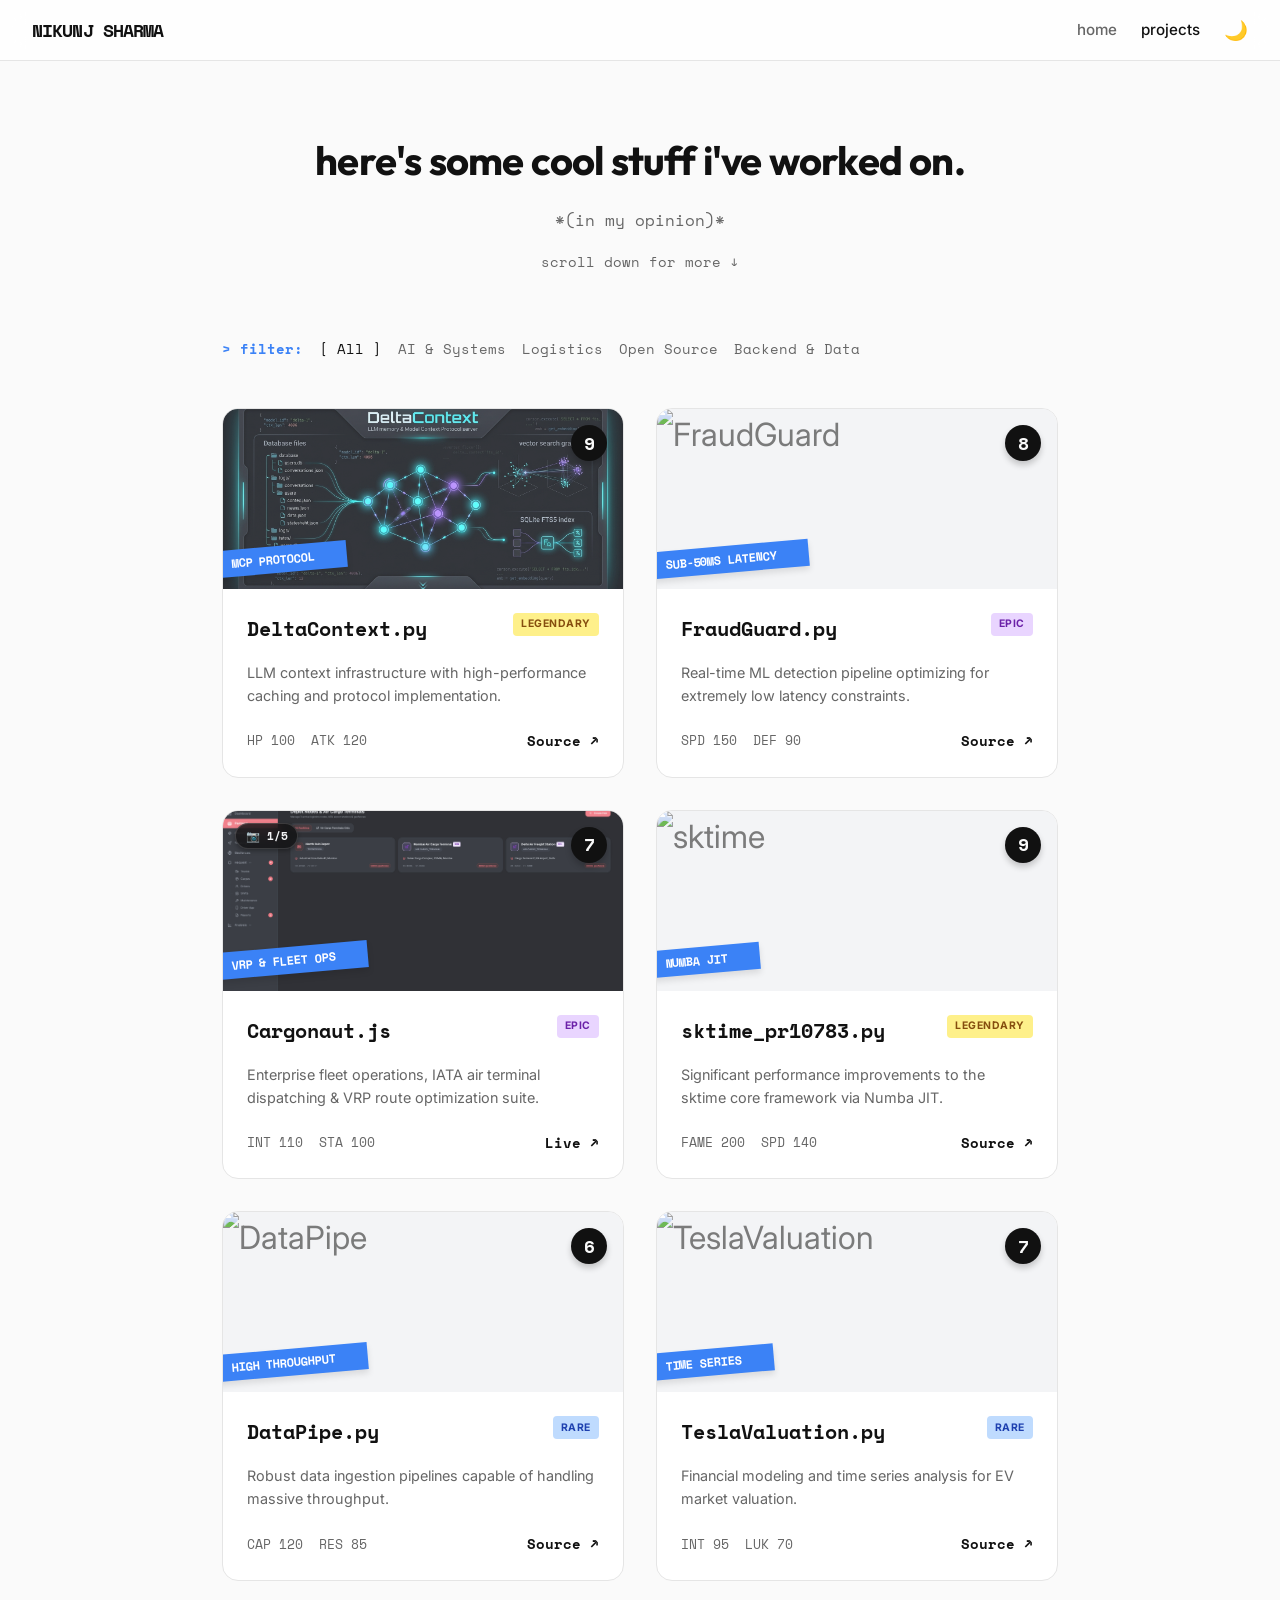
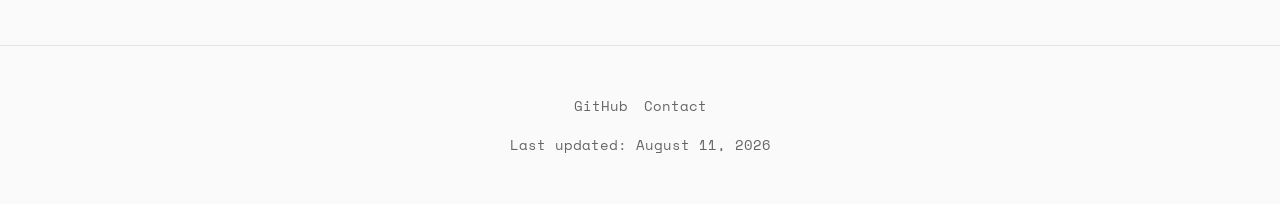
==== commit 4ad90d63: "Update FleetForge to Cargonaut with multi-photo gallery" ====
--- a/projects.html
+++ b/projects.html
@@ -80,25 +80,30 @@
         </div>
       </div>
 
-      <!-- Card 3 -->
+      <!-- Card 3: Cargonaut -->
       <div class="tc-card" data-category="logistics backend">
-        <div class="tc-image-container">
-          <img src="images/portfolio/fleetforge.jpg" alt="FleetForge" onerror="this.src='https://via.placeholder.com/320x180/0f0f11/60a5fa?text=FleetForge'">
+        <div class="tc-image-container" data-gallery='["images/portfolio/cargonaut_1.png", "images/portfolio/cargonaut_2.png", "images/portfolio/cargonaut_3.png", "images/portfolio/cargonaut_4.png", "images/portfolio/cargonaut_5.jpg"]'>
+          <img src="images/portfolio/cargonaut_1.png" alt="Cargonaut" class="tc-gallery-img">
+          <button class="tc-nav-btn prev-btn" aria-label="Previous photo">&lsaquo;</button>
+          <button class="tc-nav-btn next-btn" aria-label="Next photo">&rsaquo;</button>
+          <div class="tc-photo-badge">📷 <span class="current-index">1</span>/<span class="total-count">5</span></div>
           <div class="tc-level-badge">7</div>
-          <div class="tc-overlay-badge">VRP OPTIMIZATION</div>
+          <div class="tc-overlay-badge">VRP & FLEET OPS</div>
         </div>
         <div class="tc-content">
           <div class="tc-header">
-            <span class="tc-title">FleetForge.js</span>
+            <span class="tc-title">Cargonaut.js</span>
             <span class="tc-rarity rarity-epic">EPIC</span>
           </div>
-          <p class="tc-desc">Logistics routing optimization using advanced heuristics and VRP constraints.</p>
+          <p class="tc-desc">Enterprise fleet operations, IATA air terminal dispatching & VRP route optimization suite.</p>
           <div class="tc-footer">
             <div class="tc-stats">
               <span>INT 110</span>
               <span>STA 100</span>
             </div>
-            <a href="https://github.com/NikunjSharma-dev/FleetForge" target="_blank" class="tc-source-btn">Source ↗</a>
+            <div class="tc-links">
+              <a href="https://nikunjsharma-dev.github.io/cargonaut/" target="_blank" class="tc-source-btn">Live ↗</a>
+            </div>
           </div>
         </div>
       </div>
--- a/css/modern.css
+++ b/css/modern.css
@@ -287,25 +287,41 @@
   font-family: var(--font-mono);
 }
 
-/* Image Grid */
-.image-grid {
-  display: grid;
-  grid-template-columns: repeat(3, 1fr);
+/* Masonry Gallery (Beyond Coding) */
+.masonry-gallery {
+  display: flex;
   gap: 1rem;
   margin-top: 2rem;
-}
-
-.image-grid img {
   width: 100%;
-  height: 200px;
-  object-fit: cover;
+}
+
+.masonry-column {
+  flex: 1;
+  display: flex;
+  flex-direction: column;
+  gap: 1rem;
+}
+
+.masonry-item {
+  width: 100%;
+  overflow: hidden;
+  border-radius: 12px;
+}
+
+.masonry-item img {
+  width: 100%;
+  height: auto;
+  display: block;
   border-radius: 12px;
   border: 1px solid var(--border-color);
-  transition: transform 0.3s ease;
-}
-
-.image-grid img:hover {
-  transform: scale(1.02);
+  transition: transform 0.3s ease, box-shadow 0.3s ease, border-color 0.3s ease;
+  cursor: var(--retro-cursor-pointer), pointer;
+}
+
+.masonry-item img:hover {
+  transform: translateY(-4px) scale(1.02);
+  box-shadow: 0 12px 24px rgba(0, 0, 0, 0.15);
+  border-color: var(--accent-color);
 }
 
 /* Footer */
@@ -414,11 +430,66 @@
   width: 100%;
   height: 100%;
   object-fit: cover;
-  opacity: 0.8;
-  transition: opacity 0.3s ease;
+  opacity: 0.85;
+  transition: opacity 0.3s ease, transform 0.3s ease;
+  cursor: var(--retro-cursor-pointer), pointer;
 }
 .tc-card:hover .tc-image-container img {
   opacity: 1;
+}
+
+/* Multi-photo card navigation */
+.tc-photo-badge {
+  position: absolute;
+  top: 0.75rem;
+  left: 0.75rem;
+  background: rgba(15, 15, 17, 0.75);
+  backdrop-filter: blur(8px);
+  -webkit-backdrop-filter: blur(8px);
+  color: #f3f4f6;
+  padding: 0.2rem 0.6rem;
+  border-radius: 9999px;
+  font-family: var(--font-mono);
+  font-size: 0.7rem;
+  font-weight: 700;
+  z-index: 12;
+  border: 1px solid rgba(255, 255, 255, 0.15);
+  box-shadow: 0 2px 4px rgba(0,0,0,0.3);
+  pointer-events: none;
+}
+
+.tc-nav-btn {
+  position: absolute;
+  top: 50%;
+  transform: translateY(-50%);
+  width: 32px;
+  height: 32px;
+  background: rgba(15, 15, 17, 0.8);
+  backdrop-filter: blur(6px);
+  -webkit-backdrop-filter: blur(6px);
+  border: 1px solid rgba(255, 255, 255, 0.2);
+  color: #ffffff;
+  border-radius: 50%;
+  display: flex;
+  align-items: center;
+  justify-content: center;
+  font-size: 1.2rem;
+  line-height: 1;
+  z-index: 15;
+  opacity: 0;
+  transition: opacity 0.2s ease, background-color 0.2s ease, transform 0.2s ease;
+  cursor: var(--retro-cursor-pointer), pointer;
+}
+.tc-nav-btn.prev-btn { left: 0.5rem; }
+.tc-nav-btn.next-btn { right: 0.5rem; }
+
+.tc-image-container:hover .tc-nav-btn {
+  opacity: 1;
+}
+.tc-nav-btn:hover {
+  background: var(--accent-color);
+  border-color: var(--accent-color);
+  transform: translateY(-50%) scale(1.1);
 }
 
 .tc-level-badge {
@@ -528,6 +599,113 @@
 /* Responsive */
 @media (max-width: 768px) {
   .hero h1 { font-size: 2.5rem; }
-  .image-grid { grid-template-columns: 1fr; }
+  .masonry-gallery { gap: 0.75rem; }
+  .masonry-column { gap: 0.75rem; }
   .filter-bar { justify-content: center; }
 }
+
+@media (max-width: 520px) {
+  .masonry-gallery { flex-direction: column; }
+}
+
+/* Image Lightbox Modal */
+.lightbox-modal {
+  position: fixed;
+  top: 0;
+  left: 0;
+  width: 100vw;
+  height: 100vh;
+  background: rgba(0, 0, 0, 0.88);
+  backdrop-filter: blur(12px);
+  -webkit-backdrop-filter: blur(12px);
+  display: flex;
+  align-items: center;
+  justify-content: center;
+  z-index: 10000;
+  opacity: 0;
+  pointer-events: none;
+  transition: opacity 0.3s ease;
+  padding: 1.5rem;
+}
+
+.lightbox-modal.active {
+  opacity: 1;
+  pointer-events: auto;
+}
+
+.lightbox-modal img {
+  max-width: 90vw;
+  max-height: 85vh;
+  border-radius: 12px;
+  box-shadow: 0 25px 50px -12px rgba(0, 0, 0, 0.7);
+  object-fit: contain;
+  transition: transform 0.3s ease;
+}
+
+.lightbox-close {
+  position: absolute;
+  top: 1.5rem;
+  right: 2rem;
+  font-size: 2rem;
+  color: #ffffff;
+  background: rgba(255, 255, 255, 0.1);
+  border: 1px solid rgba(255, 255, 255, 0.2);
+  width: 44px;
+  height: 44px;
+  border-radius: 50%;
+  display: flex;
+  align-items: center;
+  justify-content: center;
+  cursor: var(--retro-cursor-pointer), pointer;
+  line-height: 1;
+  z-index: 10001;
+  transition: all 0.2s ease;
+}
+
+.lightbox-close:hover {
+  background: rgba(255, 255, 255, 0.25);
+  transform: scale(1.1);
+}
+
+.lightbox-nav-btn {
+  position: absolute;
+  top: 50%;
+  transform: translateY(-50%);
+  width: 50px;
+  height: 50px;
+  background: rgba(255, 255, 255, 0.1);
+  border: 1px solid rgba(255, 255, 255, 0.2);
+  color: #ffffff;
+  border-radius: 50%;
+  display: flex;
+  align-items: center;
+  justify-content: center;
+  font-size: 1.75rem;
+  line-height: 1;
+  z-index: 10001;
+  cursor: var(--retro-cursor-pointer), pointer;
+  transition: all 0.2s ease;
+}
+.lightbox-prev { left: 2rem; }
+.lightbox-next { right: 2rem; }
+
+.lightbox-nav-btn:hover {
+  background: rgba(255, 255, 255, 0.25);
+  transform: translateY(-50%) scale(1.1);
+}
+
+.lightbox-counter {
+  position: absolute;
+  bottom: 1.5rem;
+  background: rgba(15, 15, 17, 0.8);
+  backdrop-filter: blur(8px);
+  -webkit-backdrop-filter: blur(8px);
+  color: #f3f4f6;
+  padding: 0.35rem 1rem;
+  border-radius: 9999px;
+  font-family: var(--font-mono);
+  font-size: 0.85rem;
+  font-weight: 700;
+  border: 1px solid rgba(255, 255, 255, 0.15);
+  z-index: 10001;
+}
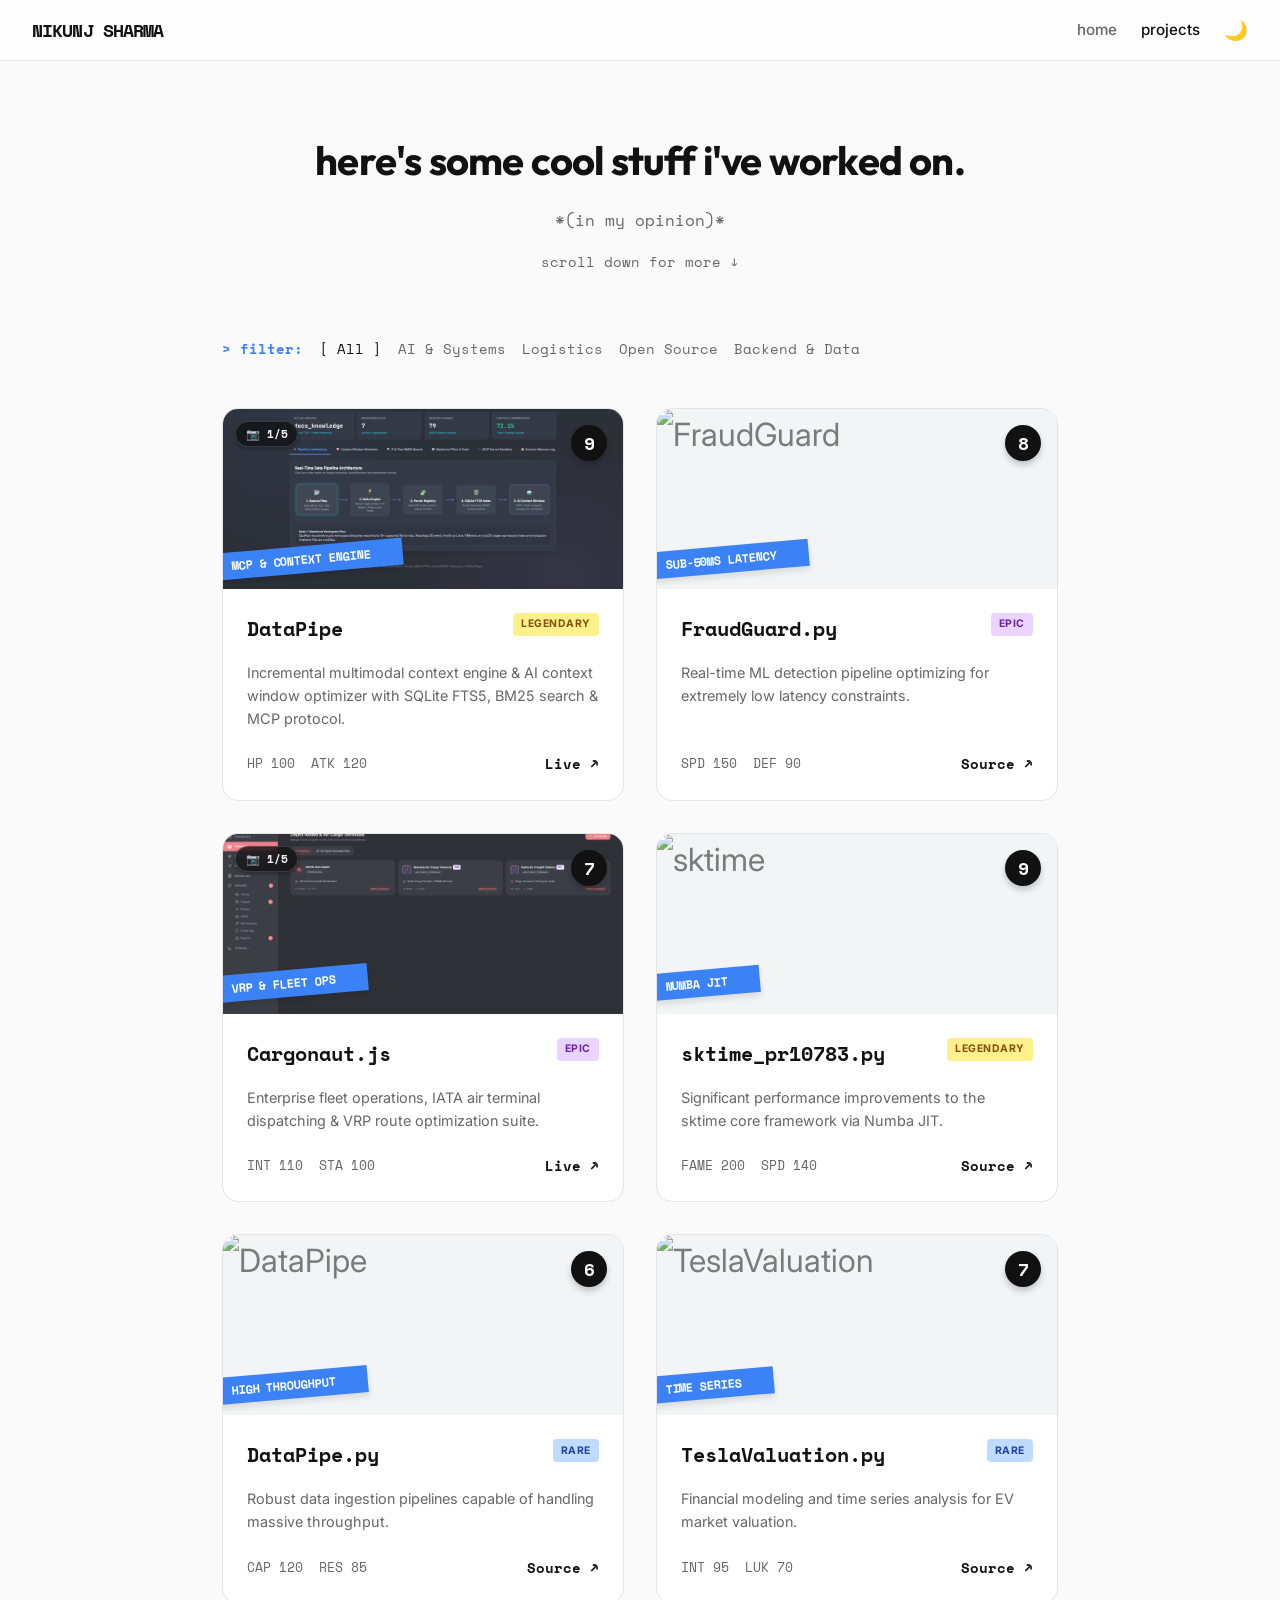
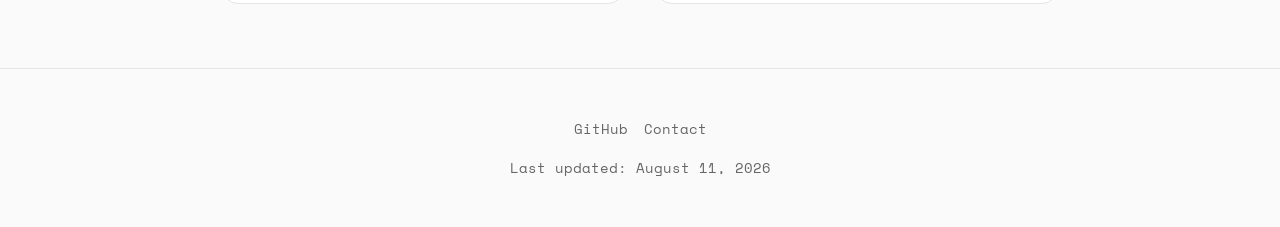
==== commit 4d0bedcd: "Update DeltaContext.py to DataPipe with multi-photo gallery" ====
--- a/projects.html
+++ b/projects.html
@@ -34,25 +34,30 @@
     </div>
 
     <div class="trading-card-grid">
-      <!-- Card 1 -->
+      <!-- Card 1: DataPipe -->
       <div class="tc-card" data-category="ai-systems backend">
-        <div class="tc-image-container">
-          <img src="images/portfolio/deltacontext.jpg" alt="DeltaContext" onerror="this.src='https://via.placeholder.com/320x180/0f0f11/60a5fa?text=DeltaContext'">
+        <div class="tc-image-container" data-gallery='["images/portfolio/datapipe_1.png", "images/portfolio/datapipe_2.png", "images/portfolio/datapipe_3.png", "images/portfolio/datapipe_4.png", "images/portfolio/datapipe_5.png"]'>
+          <img src="images/portfolio/datapipe_1.png" alt="DataPipe" class="tc-gallery-img">
+          <button class="tc-nav-btn prev-btn" aria-label="Previous photo">&lsaquo;</button>
+          <button class="tc-nav-btn next-btn" aria-label="Next photo">&rsaquo;</button>
+          <div class="tc-photo-badge">📷 <span class="current-index">1</span>/<span class="total-count">5</span></div>
           <div class="tc-level-badge">9</div>
-          <div class="tc-overlay-badge">MCP PROTOCOL</div>
+          <div class="tc-overlay-badge">MCP & CONTEXT ENGINE</div>
         </div>
         <div class="tc-content">
           <div class="tc-header">
-            <span class="tc-title">DeltaContext.py</span>
+            <span class="tc-title">DataPipe</span>
             <span class="tc-rarity rarity-legendary">LEGENDARY</span>
           </div>
-          <p class="tc-desc">LLM context infrastructure with high-performance caching and protocol implementation.</p>
+          <p class="tc-desc">Incremental multimodal context engine & AI context window optimizer with SQLite FTS5, BM25 search & MCP protocol.</p>
           <div class="tc-footer">
             <div class="tc-stats">
               <span>HP 100</span>
               <span>ATK 120</span>
             </div>
-            <a href="https://github.com/NikunjSharma-dev/DeltaContext" target="_blank" class="tc-source-btn">Source ↗</a>
+            <div class="tc-links">
+              <a href="https://nikunjsharma-dev.github.io/DataPipe/" target="_blank" class="tc-source-btn">Live ↗</a>
+            </div>
           </div>
         </div>
       </div>
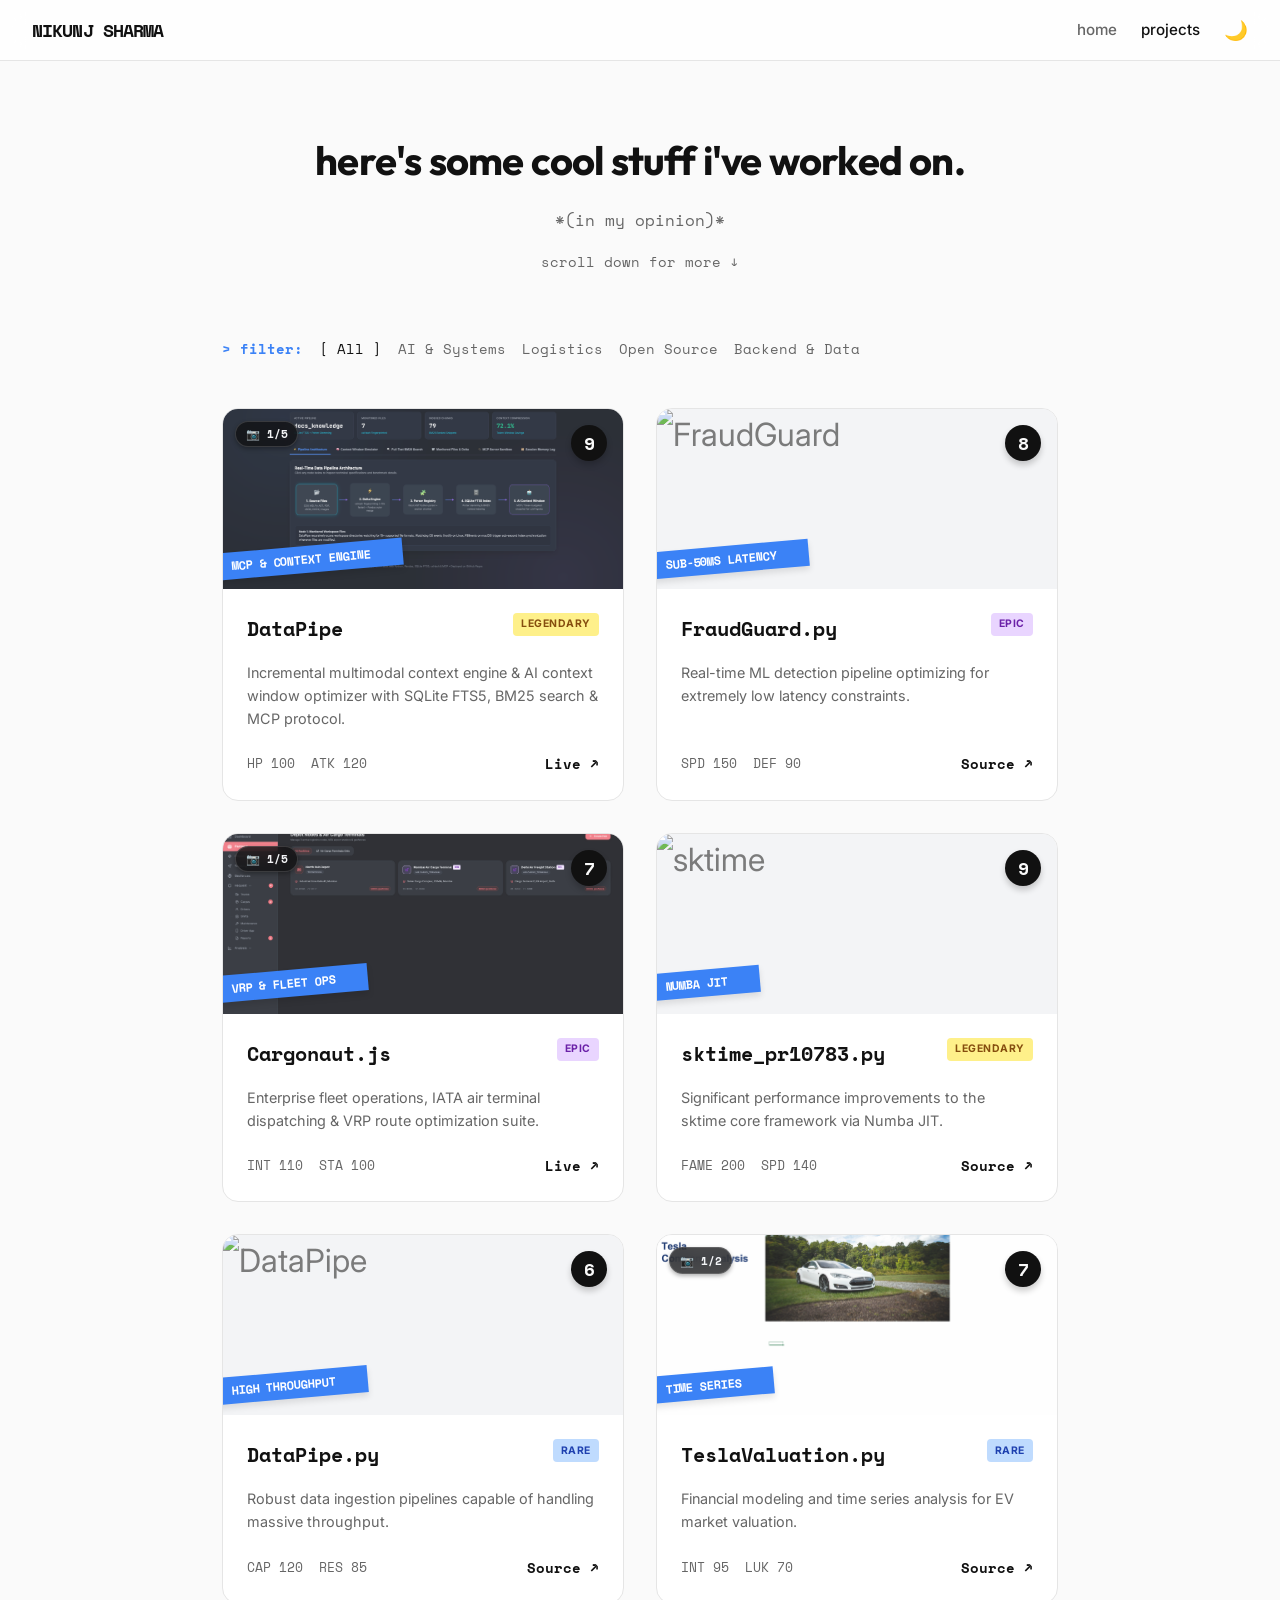
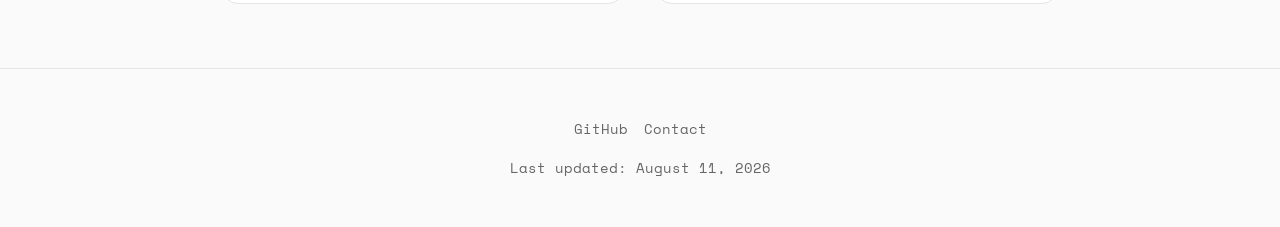
==== commit 29f55e5d: "Update TeslaValuation card with new screenshot gallery" ====
--- a/projects.html
+++ b/projects.html
@@ -161,8 +161,11 @@
 
       <!-- Card 6 -->
       <div class="tc-card" data-category="ai-systems">
-        <div class="tc-image-container">
-          <img src="https://via.placeholder.com/320x180/0f0f11/60a5fa?text=TeslaValuation" alt="TeslaValuation">
+        <div class="tc-image-container" data-gallery='["images/portfolio/teslavaluation_1.png", "images/portfolio/teslavaluation_2.png"]'>
+          <img src="images/portfolio/teslavaluation_1.png" alt="TeslaValuation" class="tc-gallery-img">
+          <button class="tc-nav-btn prev-btn" aria-label="Previous photo">&lsaquo;</button>
+          <button class="tc-nav-btn next-btn" aria-label="Next photo">&rsaquo;</button>
+          <div class="tc-photo-badge">📷 <span class="current-index">1</span>/<span class="total-count">2</span></div>
           <div class="tc-level-badge">7</div>
           <div class="tc-overlay-badge">TIME SERIES</div>
         </div>
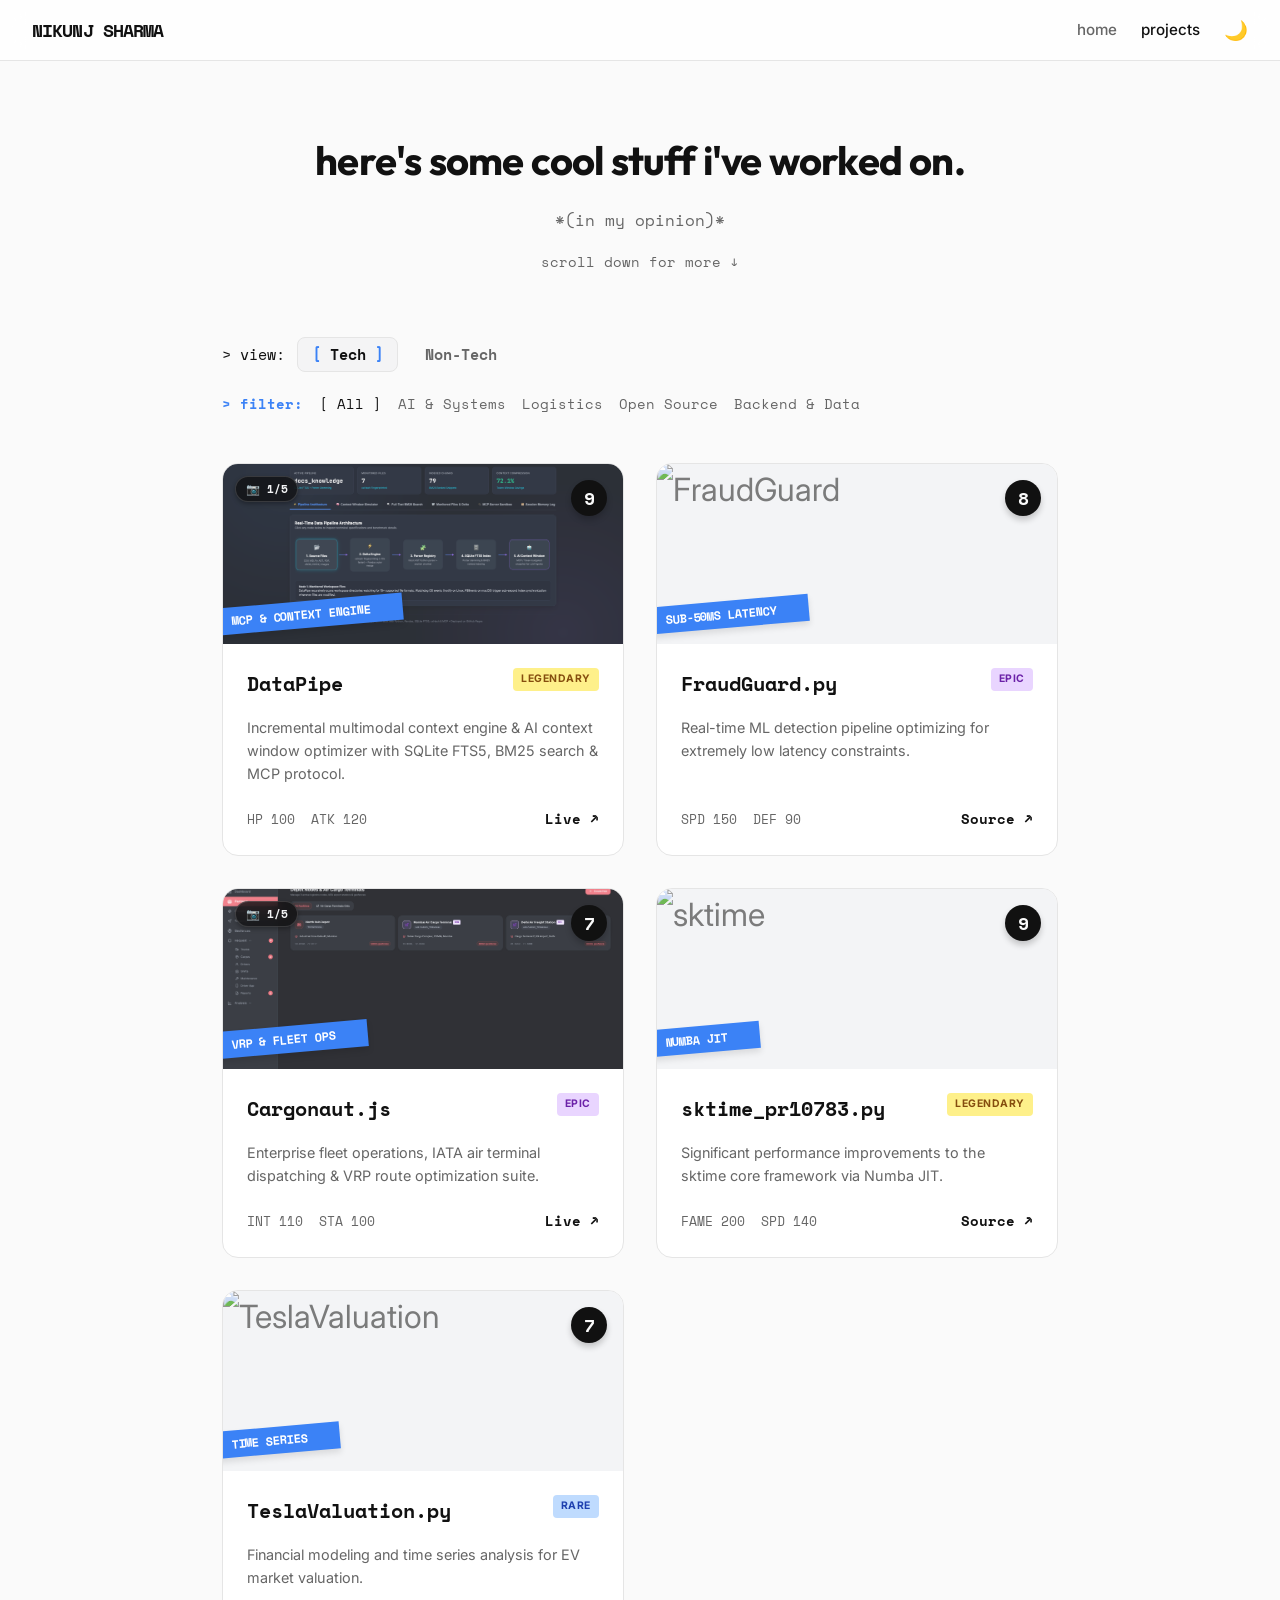
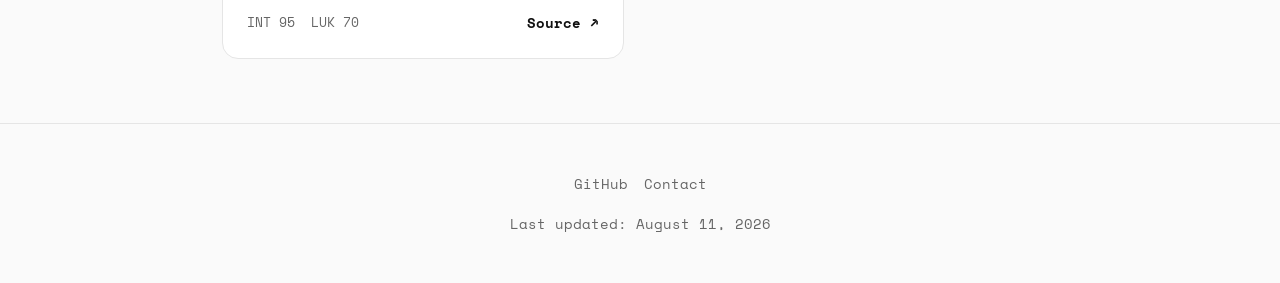
==== commit 4a1b94d1: "Add non-tech projects with tech/non-tech toggle" ====
--- a/projects.html
+++ b/projects.html
@@ -24,7 +24,14 @@
       <p style="margin-top: 1rem; font-size: 0.9rem;">scroll down for more ↓</p>
     </div>
 
-    <div class="filter-bar">
+    <div class="mode-toggle-bar">
+      <span class="toggle-label">&gt; view:</span>
+      <button class="mode-btn active" data-mode="tech">Tech</button>
+      <button class="mode-btn" data-mode="non-tech">Non-Tech</button>
+    </div>
+
+    <!-- Tech Filter Bar -->
+    <div class="filter-bar filter-bar-tech">
       <span class="filter-label">&gt; filter:</span>
       <button class="filter-btn active" data-filter="all">All</button>
       <button class="filter-btn" data-filter="ai-systems">AI & Systems</button>
@@ -33,9 +40,19 @@
       <button class="filter-btn" data-filter="backend">Backend & Data</button>
     </div>
 
+    <!-- Non-Tech Filter Bar -->
+    <div class="filter-bar filter-bar-non-tech" style="display: none;">
+      <span class="filter-label">&gt; filter:</span>
+      <button class="filter-btn active" data-filter="all">All</button>
+      <button class="filter-btn" data-filter="supply-chain-esg">Supply Chain & ESG</button>
+      <button class="filter-btn" data-filter="product-strategy">Product & Strategy</button>
+      <button class="filter-btn" data-filter="consulting-cleantech">Consulting & Cleantech</button>
+      <button class="filter-btn" data-filter="finance-startup">Finance & Startup</button>
+    </div>
+
     <div class="trading-card-grid">
-      <!-- Card 1: DataPipe -->
-      <div class="tc-card" data-category="ai-systems backend">
+      <!-- Card 1: DataPipe (Tech) -->
+      <div class="tc-card" data-mode="tech" data-category="ai-systems backend">
         <div class="tc-image-container" data-gallery='["images/portfolio/datapipe_1.png", "images/portfolio/datapipe_2.png", "images/portfolio/datapipe_3.png", "images/portfolio/datapipe_4.png", "images/portfolio/datapipe_5.png"]'>
           <img src="images/portfolio/datapipe_1.png" alt="DataPipe" class="tc-gallery-img">
           <button class="tc-nav-btn prev-btn" aria-label="Previous photo">&lsaquo;</button>
@@ -62,8 +79,8 @@
         </div>
       </div>
 
-      <!-- Card 2 -->
-      <div class="tc-card" data-category="backend ai-systems">
+      <!-- Card 2: FraudGuard (Tech) -->
+      <div class="tc-card" data-mode="tech" data-category="backend ai-systems">
         <div class="tc-image-container">
           <img src="https://via.placeholder.com/320x180/0f0f11/60a5fa?text=FraudGuard" alt="FraudGuard">
           <div class="tc-level-badge">8</div>
@@ -85,8 +102,8 @@
         </div>
       </div>
 
-      <!-- Card 3: Cargonaut -->
-      <div class="tc-card" data-category="logistics backend">
+      <!-- Card 3: Cargonaut (Tech) -->
+      <div class="tc-card" data-mode="tech" data-category="logistics backend">
         <div class="tc-image-container" data-gallery='["images/portfolio/cargonaut_1.png", "images/portfolio/cargonaut_2.png", "images/portfolio/cargonaut_3.png", "images/portfolio/cargonaut_4.png", "images/portfolio/cargonaut_5.jpg"]'>
           <img src="images/portfolio/cargonaut_1.png" alt="Cargonaut" class="tc-gallery-img">
           <button class="tc-nav-btn prev-btn" aria-label="Previous photo">&lsaquo;</button>
@@ -113,8 +130,8 @@
         </div>
       </div>
 
-      <!-- Card 4 -->
-      <div class="tc-card" data-category="open-source">
+      <!-- Card 4: sktime (Tech) -->
+      <div class="tc-card" data-mode="tech" data-category="open-source">
         <div class="tc-image-container">
           <img src="https://via.placeholder.com/320x180/0f0f11/60a5fa?text=sktime" alt="sktime">
           <div class="tc-level-badge">9</div>
@@ -136,36 +153,10 @@
         </div>
       </div>
       
-      <!-- Card 5 -->
-      <div class="tc-card" data-category="backend">
+      <!-- Card 5: TeslaValuation (Tech) -->
+      <div class="tc-card" data-mode="tech" data-category="ai-systems">
         <div class="tc-image-container">
-          <img src="https://via.placeholder.com/320x180/0f0f11/60a5fa?text=DataPipe" alt="DataPipe">
-          <div class="tc-level-badge">6</div>
-          <div class="tc-overlay-badge">HIGH THROUGHPUT</div>
-        </div>
-        <div class="tc-content">
-          <div class="tc-header">
-            <span class="tc-title">DataPipe.py</span>
-            <span class="tc-rarity rarity-rare">RARE</span>
-          </div>
-          <p class="tc-desc">Robust data ingestion pipelines capable of handling massive throughput.</p>
-          <div class="tc-footer">
-            <div class="tc-stats">
-              <span>CAP 120</span>
-              <span>RES 85</span>
-            </div>
-            <a href="https://github.com/NikunjSharma-dev/DataPipe" target="_blank" class="tc-source-btn">Source ↗</a>
-          </div>
-        </div>
-      </div>
-
-      <!-- Card 6 -->
-      <div class="tc-card" data-category="ai-systems">
-        <div class="tc-image-container" data-gallery='["images/portfolio/teslavaluation_1.png", "images/portfolio/teslavaluation_2.png"]'>
-          <img src="images/portfolio/teslavaluation_1.png" alt="TeslaValuation" class="tc-gallery-img">
-          <button class="tc-nav-btn prev-btn" aria-label="Previous photo">&lsaquo;</button>
-          <button class="tc-nav-btn next-btn" aria-label="Next photo">&rsaquo;</button>
-          <div class="tc-photo-badge">📷 <span class="current-index">1</span>/<span class="total-count">2</span></div>
+          <img src="https://via.placeholder.com/320x180/0f0f11/60a5fa?text=TeslaValuation" alt="TeslaValuation">
           <div class="tc-level-badge">7</div>
           <div class="tc-overlay-badge">TIME SERIES</div>
         </div>
@@ -185,6 +176,227 @@
         </div>
       </div>
 
+      <!-- NON-TECH CARDS -->
+      <!-- Non-Tech Card 1: supply-chain-carbon-optimization -->
+      <div class="tc-card" data-mode="non-tech" data-category="supply-chain-esg" style="display: none;">
+        <div class="tc-image-container" data-gallery='["images/portfolio/waterwise_deck-01.png", "images/portfolio/waterwise_deck-02.png"]'>
+          <img src="images/portfolio/waterwise_deck-01.png" alt="supply-chain-carbon-optimization" class="tc-gallery-img">
+          <button class="tc-nav-btn prev-btn" aria-label="Previous photo">&lsaquo;</button>
+          <button class="tc-nav-btn next-btn" aria-label="Next photo">&rsaquo;</button>
+          <div class="tc-photo-badge">📷 <span class="current-index">1</span>/<span class="total-count">2</span></div>
+          <div class="tc-level-badge">9</div>
+          <div class="tc-overlay-badge">SCOPE 1-3 DECARBONIZATION</div>
+        </div>
+        <div class="tc-content">
+          <div class="tc-header">
+            <span class="tc-title">supply-chain-carbon-optimization</span>
+            <span class="tc-rarity rarity-legendary">LEGENDARY</span>
+          </div>
+          <p class="tc-desc">Inter IIT Bootcamp case study — Quantitative logistics optimization model reducing Scope 1-3 carbon emissions by ~28% through modal shifts and route clustering.</p>
+          <div class="tc-footer">
+            <div class="tc-stats">
+              <span>ESG 120</span>
+              <span>OPT 140</span>
+            </div>
+            <div class="tc-links">
+              <a href="https://github.com/NikunjSharma-dev/supply-chain-carbon-optimization" target="_blank" class="tc-source-btn">Source ↗</a>
+            </div>
+          </div>
+        </div>
+      </div>
+
+      <!-- Non-Tech Card 2: water-wise-sustainability-strategy -->
+      <div class="tc-card" data-mode="non-tech" data-category="supply-chain-esg consulting-cleantech" style="display: none;">
+        <div class="tc-image-container" data-gallery='["images/portfolio/waterwise.png", "images/portfolio/waterwise_deck-01.png", "images/portfolio/waterwise_deck-02.png", "images/portfolio/waterwise_deck-03.png"]'>
+          <img src="images/portfolio/waterwise.png" alt="water-wise-sustainability-strategy" class="tc-gallery-img">
+          <button class="tc-nav-btn prev-btn" aria-label="Previous photo">&lsaquo;</button>
+          <button class="tc-nav-btn next-btn" aria-label="Next photo">&rsaquo;</button>
+          <div class="tc-photo-badge">📷 <span class="current-index">1</span>/<span class="total-count">4</span></div>
+          <div class="tc-level-badge">9</div>
+          <div class="tc-overlay-badge">5.5 MLD DEMAND MODEL</div>
+        </div>
+        <div class="tc-content">
+          <div class="tc-header">
+            <span class="tc-title">water-wise-sustainability-strategy</span>
+            <span class="tc-rarity rarity-epic">EPIC</span>
+          </div>
+          <p class="tc-desc">Kriti Challenge (IIT Guwahati) campus water scarcity strategy — 5.5 MLD demand management, hostel pipeline fixes, and IoT leak detection grid.</p>
+          <div class="tc-footer">
+            <div class="tc-stats">
+              <span>ENV 110</span>
+              <span>EFF 105</span>
+            </div>
+            <div class="tc-links">
+              <a href="https://github.com/NikunjSharma-dev/water-wise-sustainability-strategy" target="_blank" class="tc-source-btn">Source ↗</a>
+            </div>
+          </div>
+        </div>
+      </div>
+
+      <!-- Non-Tech Card 3: product-perspective-deck -->
+      <div class="tc-card" data-mode="non-tech" data-category="product-strategy" style="display: none;">
+        <div class="tc-image-container" data-gallery='["images/portfolio/product_deck-01.png", "images/portfolio/product_deck-02.png", "images/portfolio/product_deck-03.png"]'>
+          <img src="images/portfolio/product_deck-01.png" alt="product-perspective-deck" class="tc-gallery-img">
+          <button class="tc-nav-btn prev-btn" aria-label="Previous photo">&lsaquo;</button>
+          <button class="tc-nav-btn next-btn" aria-label="Next photo">&rsaquo;</button>
+          <div class="tc-photo-badge">📷 <span class="current-index">1</span>/<span class="total-count">3</span></div>
+          <div class="tc-level-badge">9</div>
+          <div class="tc-overlay-badge">INDMONEY TEARDOWN</div>
+        </div>
+        <div class="tc-content">
+          <div class="tc-header">
+            <span class="tc-title">product-perspective-deck</span>
+            <span class="tc-rarity rarity-legendary">LEGENDARY</span>
+          </div>
+          <p class="tc-desc">INDmoney super-app product strategy & teardown — Competitor benchmarking (92.09M client benchmark), user personas, RICE feature scoring, and PLG growth loops.</p>
+          <div class="tc-footer">
+            <div class="tc-stats">
+              <span>PM 150</span>
+              <span>RICE 130</span>
+            </div>
+            <div class="tc-links">
+              <a href="https://github.com/NikunjSharma-dev/product-perspective-deck" target="_blank" class="tc-source-btn">Source ↗</a>
+            </div>
+          </div>
+        </div>
+      </div>
+
+      <!-- Non-Tech Card 4: albatross-business-proposal -->
+      <div class="tc-card" data-mode="non-tech" data-category="consulting-cleantech" style="display: none;">
+        <div class="tc-image-container" data-gallery='["images/portfolio/albatross_deck-01.png", "images/portfolio/albatross_deck-02.png"]'>
+          <img src="images/portfolio/albatross_deck-01.png" alt="albatross-business-proposal" class="tc-gallery-img">
+          <button class="tc-nav-btn prev-btn" aria-label="Previous photo">&lsaquo;</button>
+          <button class="tc-nav-btn next-btn" aria-label="Next photo">&rsaquo;</button>
+          <div class="tc-photo-badge">📷 <span class="current-index">1</span>/<span class="total-count">2</span></div>
+          <div class="tc-level-badge">8</div>
+          <div class="tc-overlay-badge">INTER IIT TECH MEET 13.0</div>
+        </div>
+        <div class="tc-content">
+          <div class="tc-header">
+            <span class="tc-title">albatross-business-proposal</span>
+            <span class="tc-rarity rarity-epic">EPIC</span>
+          </div>
+          <p class="tc-desc">Inter IIT Tech Meet 13.0 (IIT Bombay, Team 67) — Low-GWP (&lt;500) R-1234yf refrigerant cooling & dehumidification solutions, heat exchanger design, and cost analysis.</p>
+          <div class="tc-footer">
+            <div class="tc-stats">
+              <span>ENG 115</span>
+              <span>FIN 100</span>
+            </div>
+            <div class="tc-links">
+              <a href="https://github.com/NikunjSharma-dev/albatross-business-proposal" target="_blank" class="tc-source-btn">Source ↗</a>
+            </div>
+          </div>
+        </div>
+      </div>
+
+      <!-- Non-Tech Card 5: executive-deck-framework -->
+      <div class="tc-card" data-mode="non-tech" data-category="consulting-cleantech supply-chain-esg" style="display: none;">
+        <div class="tc-image-container" data-gallery='["images/portfolio/executive_deck-01.png", "images/portfolio/executive_deck-02.png", "images/portfolio/executive_deck-03.png"]'>
+          <img src="images/portfolio/executive_deck-01.png" alt="executive-deck-framework" class="tc-gallery-img">
+          <button class="tc-nav-btn prev-btn" aria-label="Previous photo">&lsaquo;</button>
+          <button class="tc-nav-btn next-btn" aria-label="Next photo">&rsaquo;</button>
+          <div class="tc-photo-badge">📷 <span class="current-index">1</span>/<span class="total-count">3</span></div>
+          <div class="tc-level-badge">8</div>
+          <div class="tc-overlay-badge">SUSTAINABLE FASHION</div>
+        </div>
+        <div class="tc-content">
+          <div class="tc-header">
+            <span class="tc-title">executive-deck-framework</span>
+            <span class="tc-rarity rarity-rare">RARE</span>
+          </div>
+          <p class="tc-desc">Management consulting case study on global sustainable fashion — Fast fashion consumption trends, polyester fiber environmental accounting (57M tons), and C-suite presentation framework.</p>
+          <div class="tc-footer">
+            <div class="tc-stats">
+              <span>STR 100</span>
+              <span>ESG 95</span>
+            </div>
+            <div class="tc-links">
+              <a href="https://github.com/NikunjSharma-dev/executive-deck-framework" target="_blank" class="tc-source-btn">Source ↗</a>
+            </div>
+          </div>
+        </div>
+      </div>
+
+      <!-- Non-Tech Card 6: Organigo -->
+      <div class="tc-card" data-mode="non-tech" data-category="finance-startup supply-chain-esg" style="display: none;">
+        <div class="tc-image-container" data-gallery='["images/portfolio/organigo.png"]'>
+          <img src="images/portfolio/organigo.png" alt="Organigo" class="tc-gallery-img">
+          <div class="tc-level-badge">8</div>
+          <div class="tc-overlay-badge">D2C SUPPLY CHAIN</div>
+        </div>
+        <div class="tc-content">
+          <div class="tc-header">
+            <span class="tc-title">Organigo</span>
+            <span class="tc-rarity rarity-epic">EPIC</span>
+          </div>
+          <p class="tc-desc">E-Cell Startup Sprint agritech venture — D2C organic produce supply chain, post-harvest wastage reduction (35% to &lt;8%), farmer fair-pricing, and unit economics model.</p>
+          <div class="tc-footer">
+            <div class="tc-stats">
+              <span>AGR 130</span>
+              <span>D2C 110</span>
+            </div>
+            <div class="tc-links">
+              <a href="https://github.com/NikunjSharma-dev/Organigo" target="_blank" class="tc-source-btn">Source ↗</a>
+            </div>
+          </div>
+        </div>
+      </div>
+
+      <!-- Non-Tech Card 7: ECO-EDGE -->
+      <div class="tc-card" data-mode="non-tech" data-category="finance-startup consulting-cleantech" style="display: none;">
+        <div class="tc-image-container" data-gallery='["images/portfolio/ecoedge.png", "images/portfolio/ecoedge_deck-01.png", "images/portfolio/ecoedge_deck-02.png", "images/portfolio/ecoedge_deck-03.png"]'>
+          <img src="images/portfolio/ecoedge.png" alt="ECO-EDGE" class="tc-gallery-img">
+          <button class="tc-nav-btn prev-btn" aria-label="Previous photo">&lsaquo;</button>
+          <button class="tc-nav-btn next-btn" aria-label="Next photo">&rsaquo;</button>
+          <div class="tc-photo-badge">📷 <span class="current-index">1</span>/<span class="total-count">4</span></div>
+          <div class="tc-level-badge">9</div>
+          <div class="tc-overlay-badge">LCOE & DCF MODEL</div>
+        </div>
+        <div class="tc-content">
+          <div class="tc-header">
+            <span class="tc-title">ECO-EDGE</span>
+            <span class="tc-rarity rarity-legendary">LEGENDARY</span>
+          </div>
+          <p class="tc-desc">EcoEdge renewable energy turnaround case study — Integrated DCF & LCOE Excel financial model (Eco_Edge_final.xlsx), debt schedules, and asset yield optimization.</p>
+          <div class="tc-footer">
+            <div class="tc-stats">
+              <span>FIN 140</span>
+              <span>DCF 135</span>
+            </div>
+            <div class="tc-links">
+              <a href="https://github.com/NikunjSharma-dev/ECO-EDGE" target="_blank" class="tc-source-btn">Source ↗</a>
+            </div>
+          </div>
+        </div>
+      </div>
+
+      <!-- Non-Tech Card 8: nontech (Master Hub) -->
+      <div class="tc-card" data-mode="non-tech" data-category="product-strategy consulting-cleantech supply-chain-esg finance-startup" style="display: none;">
+        <div class="tc-image-container" data-gallery='["images/portfolio/product_deck-01.png", "images/portfolio/executive_deck-01.png", "images/portfolio/waterwise_deck-01.png"]'>
+          <img src="images/portfolio/product_deck-01.png" alt="nontech (Master Hub)" class="tc-gallery-img">
+          <button class="tc-nav-btn prev-btn" aria-label="Previous photo">&lsaquo;</button>
+          <button class="tc-nav-btn next-btn" aria-label="Next photo">&rsaquo;</button>
+          <div class="tc-photo-badge">📷 <span class="current-index">1</span>/<span class="total-count">3</span></div>
+          <div class="tc-level-badge">10</div>
+          <div class="tc-overlay-badge">MASTER HUB</div>
+        </div>
+        <div class="tc-content">
+          <div class="tc-header">
+            <span class="tc-title">nontech (Master Hub)</span>
+            <span class="tc-rarity rarity-legendary">LEGENDARY</span>
+          </div>
+          <p class="tc-desc">Master portfolio hub for strategy case studies, Inter IIT tech decks, product management frameworks, ESG decarbonization models, and agritech startup strategies.</p>
+          <div class="tc-footer">
+            <div class="tc-stats">
+              <span>HUB 200</span>
+              <span>ALL 180</span>
+            </div>
+            <div class="tc-links">
+              <a href="https://github.com/NikunjSharma-dev/nontech" target="_blank" class="tc-source-btn">Source ↗</a>
+            </div>
+          </div>
+        </div>
+      </div>
     </div>
   </main>
 
--- a/css/modern.css
+++ b/css/modern.css
@@ -391,6 +391,49 @@
   content: " ]";
 }
 
+/* Mode Toggle Bar (Tech / Non-Tech) */
+.mode-toggle-bar {
+  display: flex;
+  align-items: center;
+  gap: 0.75rem;
+  margin-bottom: 1.25rem;
+  font-family: var(--font-mono);
+  font-size: 0.95rem;
+  flex-wrap: wrap;
+}
+
+.mode-btn {
+  background: none;
+  border: 1px solid transparent;
+  color: var(--text-muted);
+  font-family: var(--font-mono);
+  font-weight: 700;
+  font-size: inherit;
+  padding: 0.35rem 0.85rem;
+  border-radius: 8px;
+  transition: all 0.2s ease;
+  cursor: var(--retro-cursor-pointer), pointer;
+}
+
+.mode-btn:hover, .mode-btn.active {
+  color: var(--text-color);
+}
+
+.mode-btn.active {
+  background-color: var(--btn-bg);
+  border-color: var(--border-color);
+}
+
+.mode-btn.active::before {
+  content: "[ ";
+  color: var(--accent-color);
+}
+
+.mode-btn.active::after {
+  content: " ]";
+  color: var(--accent-color);
+}
+
 /* Dev Trading Card Grid */
 .trading-card-grid {
   display: grid;
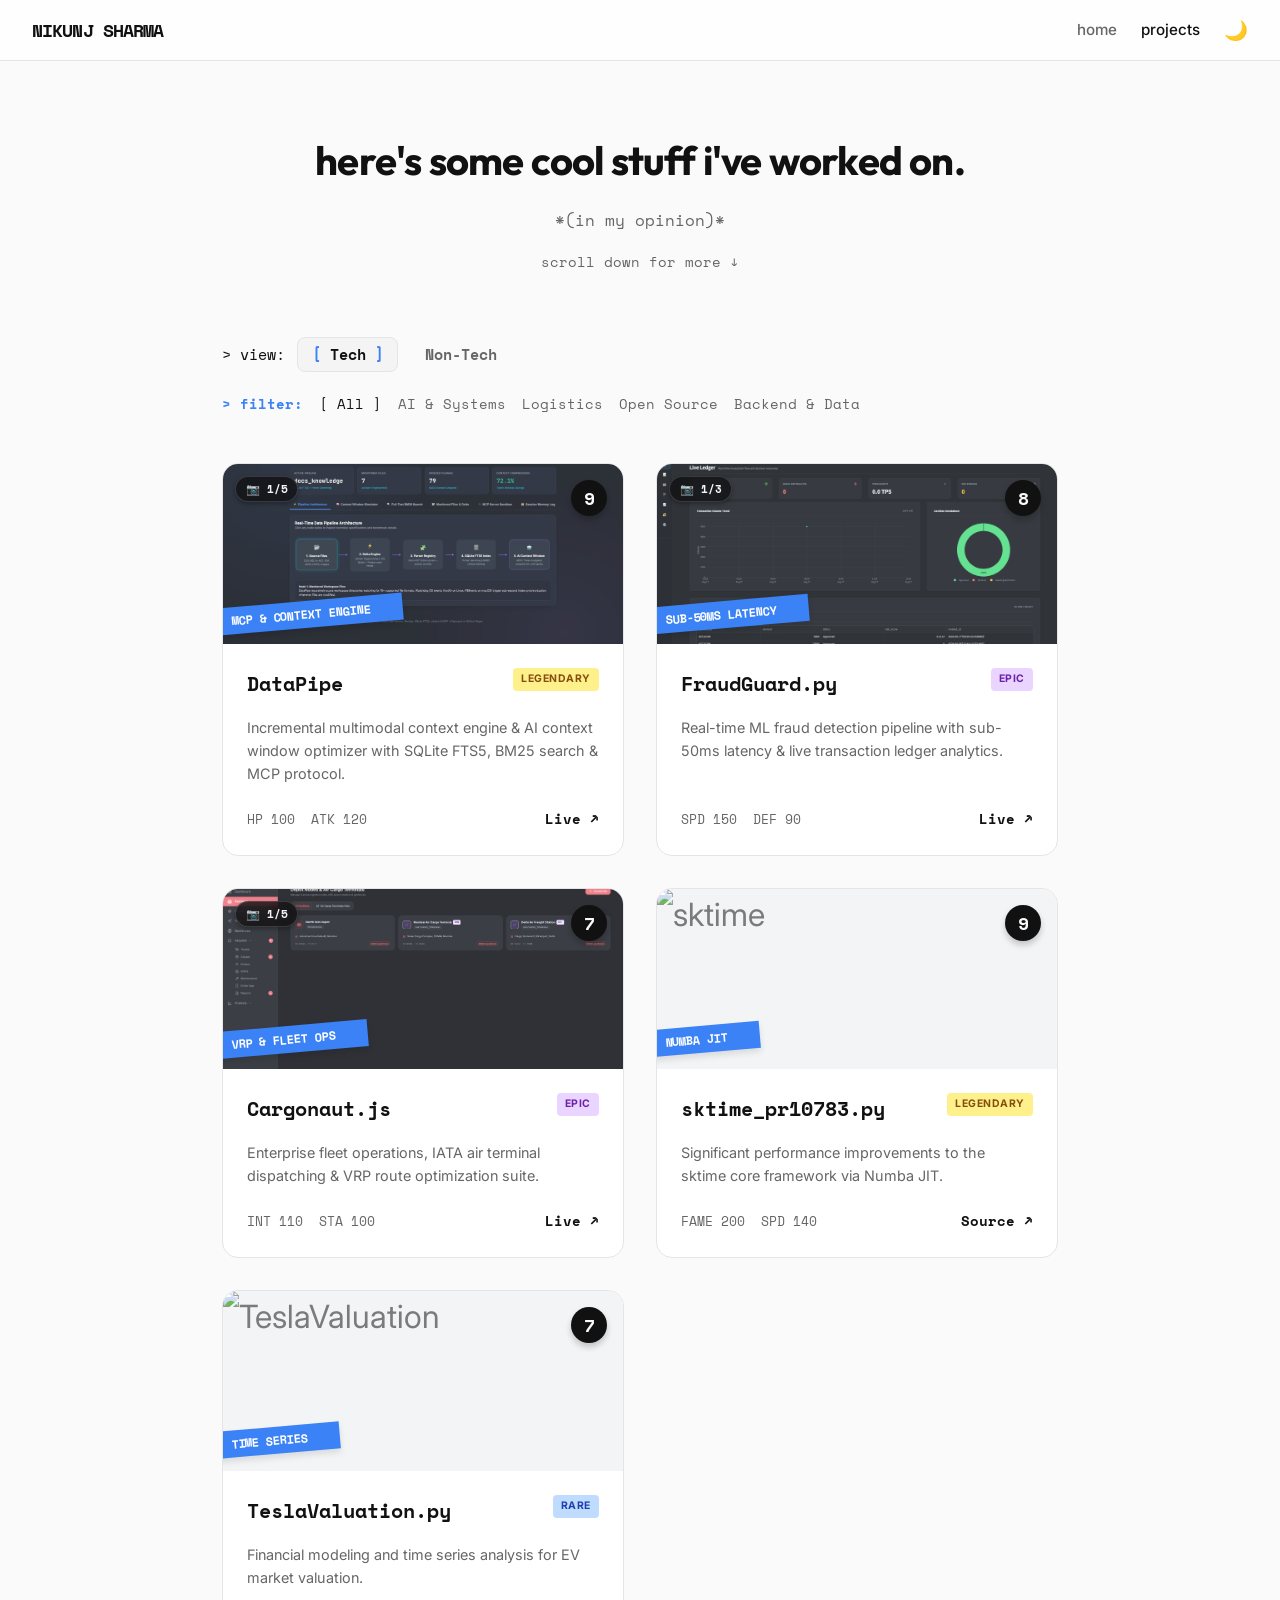
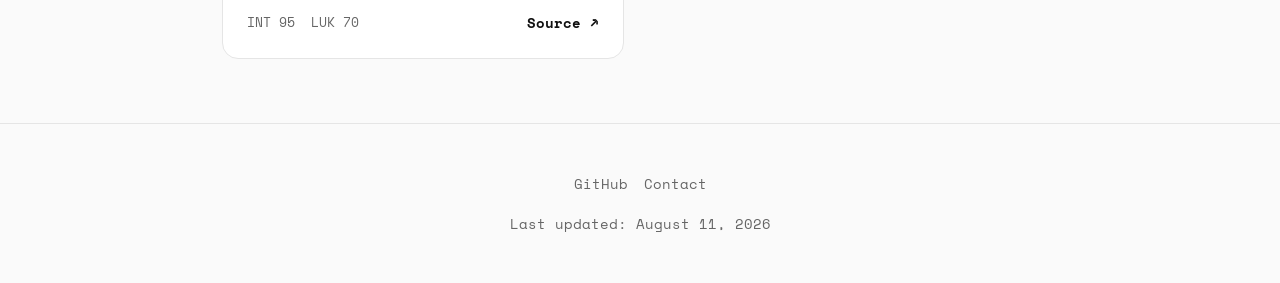
==== commit d485c22a: "Update FraudGuard.py with live Streamlit app link and multi-photo gallery" ====
--- a/projects.html
+++ b/projects.html
@@ -81,8 +81,11 @@
 
       <!-- Card 2: FraudGuard (Tech) -->
       <div class="tc-card" data-mode="tech" data-category="backend ai-systems">
-        <div class="tc-image-container">
-          <img src="https://via.placeholder.com/320x180/0f0f11/60a5fa?text=FraudGuard" alt="FraudGuard">
+        <div class="tc-image-container" data-gallery='["images/portfolio/fraudguard_1.png", "images/portfolio/fraudguard_2.png", "images/portfolio/fraudguard_3.png"]'>
+          <img src="images/portfolio/fraudguard_1.png" alt="FraudGuard.py" class="tc-gallery-img">
+          <button class="tc-nav-btn prev-btn" aria-label="Previous photo">&lsaquo;</button>
+          <button class="tc-nav-btn next-btn" aria-label="Next photo">&rsaquo;</button>
+          <div class="tc-photo-badge">📷 <span class="current-index">1</span>/<span class="total-count">3</span></div>
           <div class="tc-level-badge">8</div>
           <div class="tc-overlay-badge">SUB-50MS LATENCY</div>
         </div>
@@ -91,13 +94,15 @@
             <span class="tc-title">FraudGuard.py</span>
             <span class="tc-rarity rarity-epic">EPIC</span>
           </div>
-          <p class="tc-desc">Real-time ML detection pipeline optimizing for extremely low latency constraints.</p>
+          <p class="tc-desc">Real-time ML fraud detection pipeline with sub-50ms latency & live transaction ledger analytics.</p>
           <div class="tc-footer">
             <div class="tc-stats">
               <span>SPD 150</span>
               <span>DEF 90</span>
             </div>
-            <a href="https://github.com/NikunjSharma-dev/FraudGuard" target="_blank" class="tc-source-btn">Source ↗</a>
+            <div class="tc-links">
+              <a href="https://fraudguardpro.streamlit.app/" target="_blank" class="tc-source-btn">Live ↗</a>
+            </div>
           </div>
         </div>
       </div>
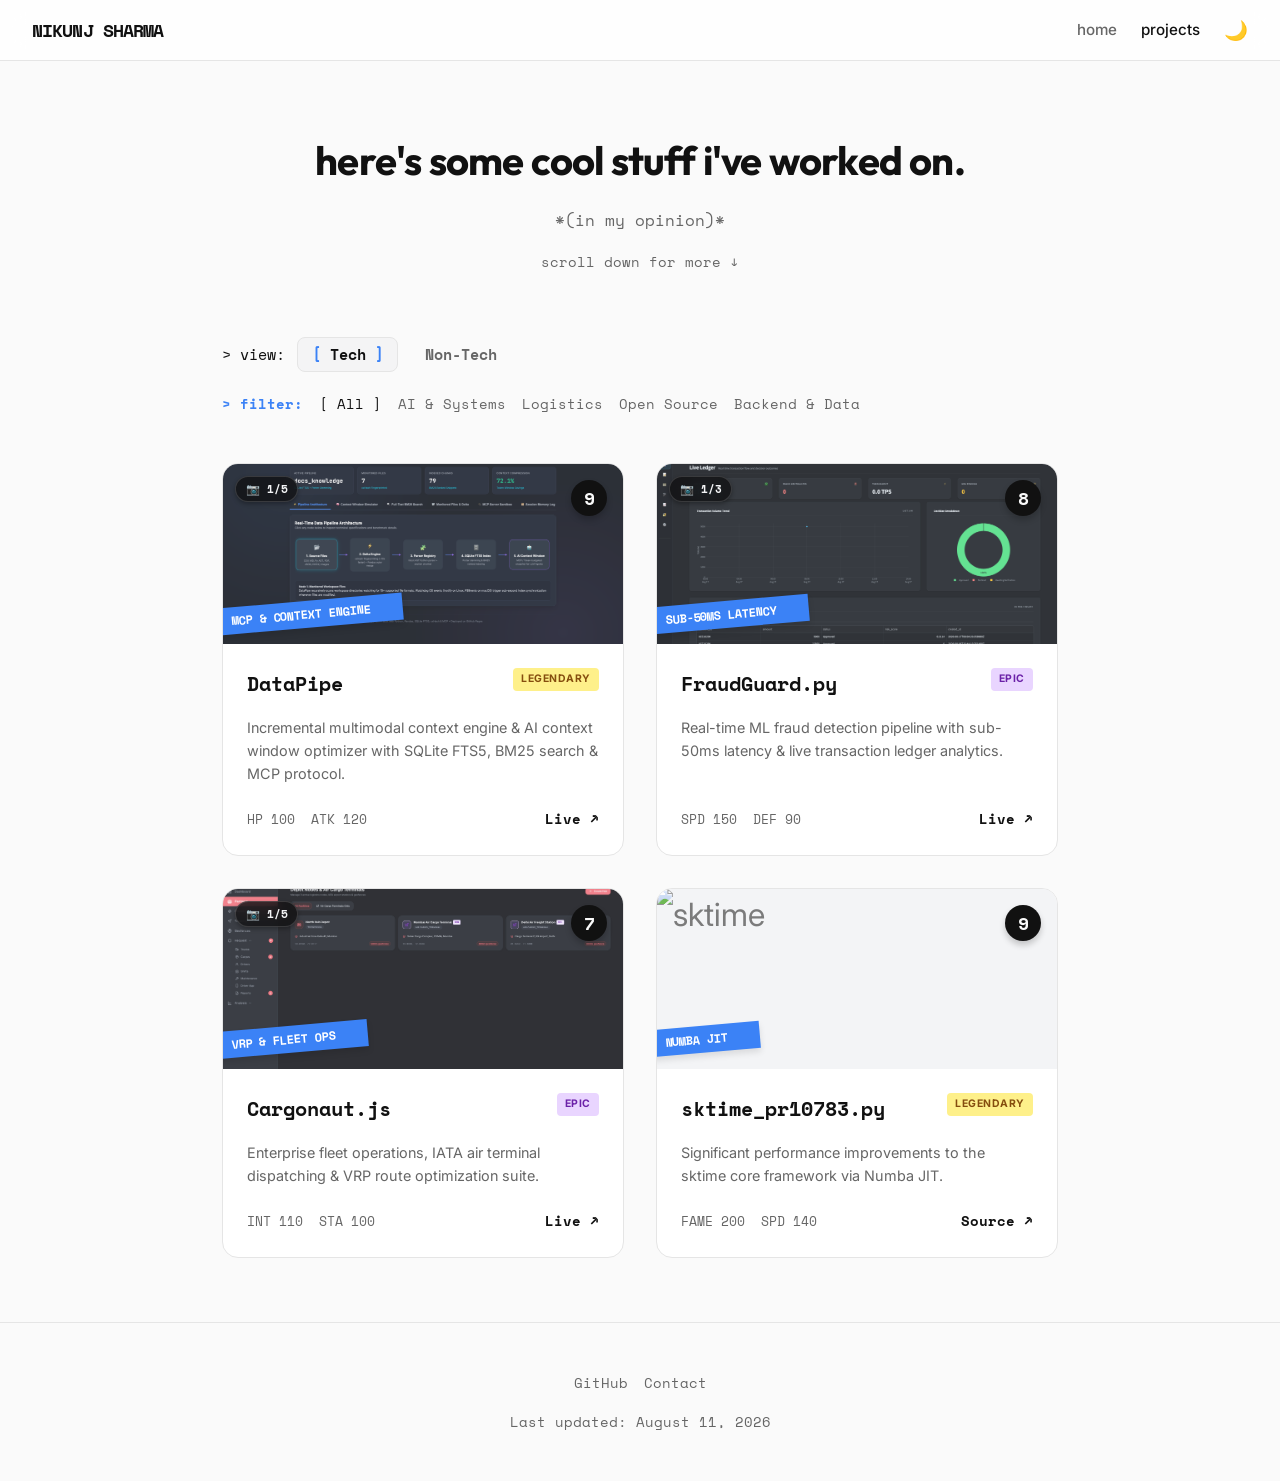
==== commit cf86ba5c: "Remove nontech (Master Hub) card and move TeslaValuation.py to non-tech" ====
--- a/projects.html
+++ b/projects.html
@@ -158,28 +158,6 @@
         </div>
       </div>
       
-      <!-- Card 5: TeslaValuation (Tech) -->
-      <div class="tc-card" data-mode="tech" data-category="ai-systems">
-        <div class="tc-image-container">
-          <img src="https://via.placeholder.com/320x180/0f0f11/60a5fa?text=TeslaValuation" alt="TeslaValuation">
-          <div class="tc-level-badge">7</div>
-          <div class="tc-overlay-badge">TIME SERIES</div>
-        </div>
-        <div class="tc-content">
-          <div class="tc-header">
-            <span class="tc-title">TeslaValuation.py</span>
-            <span class="tc-rarity rarity-rare">RARE</span>
-          </div>
-          <p class="tc-desc">Financial modeling and time series analysis for EV market valuation.</p>
-          <div class="tc-footer">
-            <div class="tc-stats">
-              <span>INT 95</span>
-              <span>LUK 70</span>
-            </div>
-            <a href="https://github.com/NikunjSharma-dev/TeslaValuation" target="_blank" class="tc-source-btn">Source ↗</a>
-          </div>
-        </div>
-      </div>
 
       <!-- NON-TECH CARDS -->
       <!-- Non-Tech Card 1: supply-chain-carbon-optimization -->
@@ -375,29 +353,29 @@
         </div>
       </div>
 
-      <!-- Non-Tech Card 8: nontech (Master Hub) -->
-      <div class="tc-card" data-mode="non-tech" data-category="product-strategy consulting-cleantech supply-chain-esg finance-startup" style="display: none;">
-        <div class="tc-image-container" data-gallery='["images/portfolio/product_deck-01.png", "images/portfolio/executive_deck-01.png", "images/portfolio/waterwise_deck-01.png"]'>
-          <img src="images/portfolio/product_deck-01.png" alt="nontech (Master Hub)" class="tc-gallery-img">
-          <button class="tc-nav-btn prev-btn" aria-label="Previous photo">&lsaquo;</button>
-          <button class="tc-nav-btn next-btn" aria-label="Next photo">&rsaquo;</button>
-          <div class="tc-photo-badge">📷 <span class="current-index">1</span>/<span class="total-count">3</span></div>
-          <div class="tc-level-badge">10</div>
-          <div class="tc-overlay-badge">MASTER HUB</div>
-        </div>
-        <div class="tc-content">
-          <div class="tc-header">
-            <span class="tc-title">nontech (Master Hub)</span>
-            <span class="tc-rarity rarity-legendary">LEGENDARY</span>
-          </div>
-          <p class="tc-desc">Master portfolio hub for strategy case studies, Inter IIT tech decks, product management frameworks, ESG decarbonization models, and agritech startup strategies.</p>
-          <div class="tc-footer">
-            <div class="tc-stats">
-              <span>HUB 200</span>
-              <span>ALL 180</span>
-            </div>
-            <div class="tc-links">
-              <a href="https://github.com/NikunjSharma-dev/nontech" target="_blank" class="tc-source-btn">Source ↗</a>
+      <!-- Non-Tech Card 8: TeslaValuation -->
+      <div class="tc-card" data-mode="non-tech" data-category="finance-startup" style="display: none;">
+        <div class="tc-image-container" data-gallery='["images/portfolio/teslavaluation_1.png", "images/portfolio/teslavaluation_2.png"]'>
+          <img src="images/portfolio/teslavaluation_1.png" alt="TeslaValuation" class="tc-gallery-img">
+          <button class="tc-nav-btn prev-btn" aria-label="Previous photo">&lsaquo;</button>
+          <button class="tc-nav-btn next-btn" aria-label="Next photo">&rsaquo;</button>
+          <div class="tc-photo-badge">📷 <span class="current-index">1</span>/<span class="total-count">2</span></div>
+          <div class="tc-level-badge">7</div>
+          <div class="tc-overlay-badge">TIME SERIES</div>
+        </div>
+        <div class="tc-content">
+          <div class="tc-header">
+            <span class="tc-title">TeslaValuation.py</span>
+            <span class="tc-rarity rarity-rare">RARE</span>
+          </div>
+          <p class="tc-desc">Financial modeling and time series analysis for EV market valuation.</p>
+          <div class="tc-footer">
+            <div class="tc-stats">
+              <span>INT 95</span>
+              <span>LUK 70</span>
+            </div>
+            <div class="tc-links">
+              <a href="https://github.com/NikunjSharma-dev/TeslaValuation" target="_blank" class="tc-source-btn">Source ↗</a>
             </div>
           </div>
         </div>
